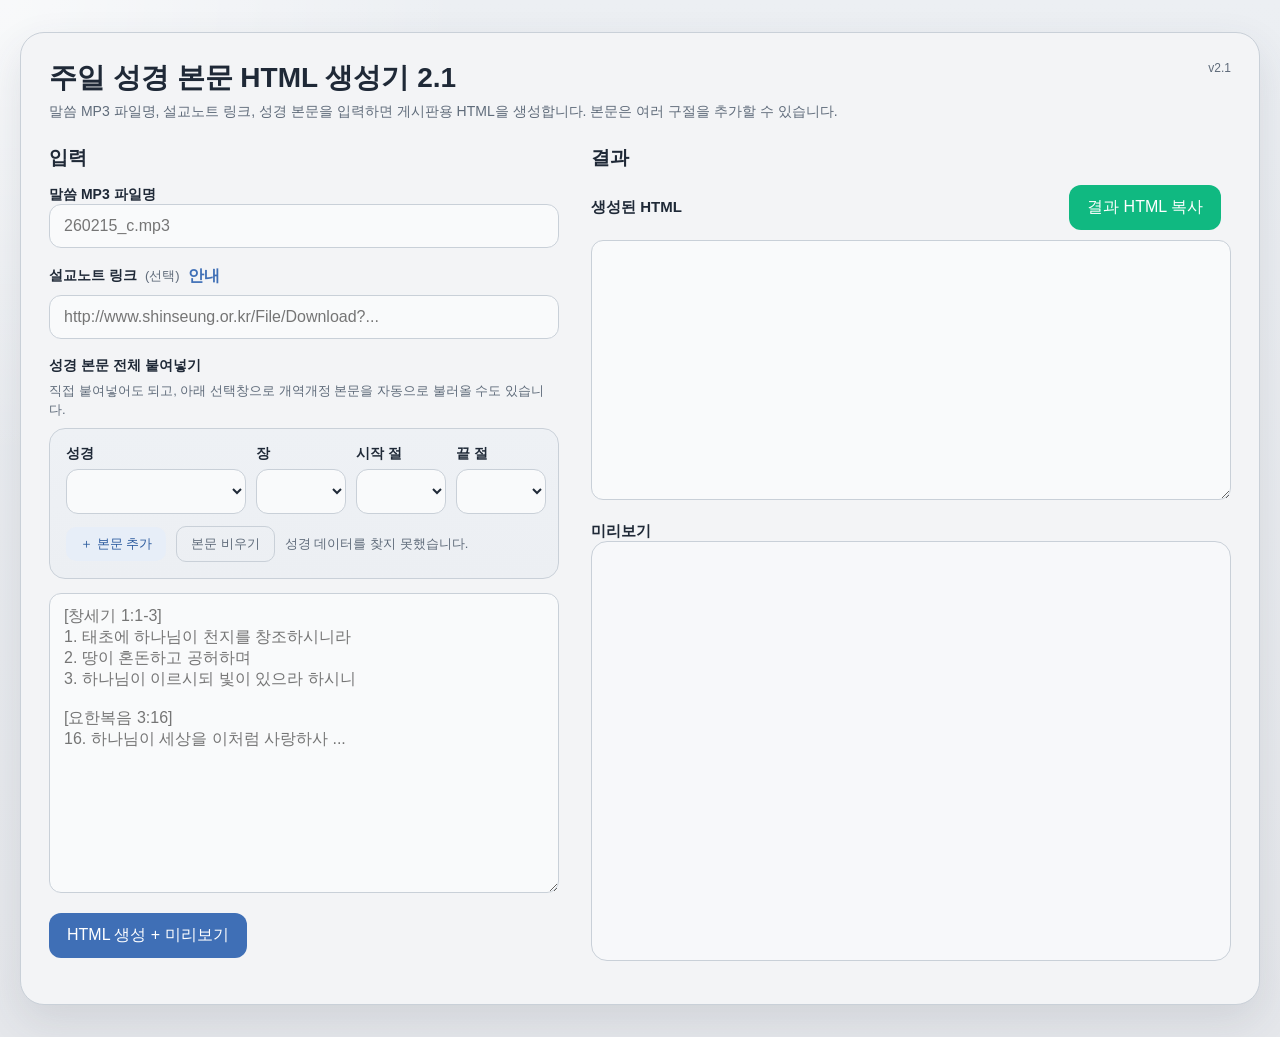
==== index.html @ 78c14e91 "v2.1 여러 성경 본문 추가 지원 - 본문 추가/비우기 버튼으로 여러 구절을 textarea에 누적 - [책 장:절] 헤더 포맷으로 passage 파싱 - 각 본문을 분리된 카드" ====
<!DOCTYPE html>
<html lang="ko">
<head>
<meta charset="UTF-8">
<meta name="viewport" content="width=device-width, initial-scale=1.0">
<title>주일 성경 본문 HTML 생성기 2.1</title>
<link rel="stylesheet" href="index.css">
</head>

<body>
<div class="container">
    <main class="app-card">
        <header class="app-header">
            <div>
                <h1 class="app-title">주일 성경 본문 HTML 생성기 2.1</h1>
                <p class="app-description">말씀 MP3 파일명, 설교노트 링크, 성경 본문을 입력하면 게시판용 HTML을 생성합니다. 본문은 여러 구절을 추가할 수 있습니다.</p>
            </div>
            <div class="version">v2.1</div>
        </header>

        <div class="workspace">
            <section class="section section-input" aria-labelledby="inputSectionTitle">
                <h2 id="inputSectionTitle" class="section-title">입력</h2>

                <div class="field">
                    <label class="field-label" for="mp3">말씀 MP3 파일명</label>
                    <input id="mp3" placeholder="260215_c.mp3">
                </div>

                <div class="field">
                    <div class="field-header">
                        <label class="field-label" for="lesson">설교노트 링크</label>
                        <span class="field-help">(선택)</span>
                        <div class="tooltip-wrap" id="tooltipWrap">
                            <button type="button" id="infoBtn" class="tooltip-trigger">안내</button>
                            <div id="helpBox" class="tooltip-box">
                                <strong>설교노트 링크 복사 방법</strong><br>
                                1. 다운로드 버튼을 클릭합니다.<br>
                                2. <strong>링크 주소 복사</strong>를 선택합니다.<br>
                                <img src="guide.png" alt="설교노트 링크 복사 안내">
                            </div>
                        </div>
                    </div>
                    <input id="lesson" placeholder="http://www.shinseung.or.kr/File/Download?...">
                </div>

                <div class="field field-bible">
                    <div class="field-header field-header-column">
                        <label class="field-label" for="bible">성경 본문 전체 붙여넣기</label>
                        <p class="field-help-text">직접 붙여넣어도 되고, 아래 선택창으로 개역개정 본문을 자동으로 불러올 수도 있습니다.</p>
                    </div>

                    <div class="bible-picker">
                        <div class="picker-grid">
                            <div class="picker-item picker-item-book">
                                <label class="picker-label" for="bookSelect">성경</label>
                                <select id="bookSelect"></select>
                            </div>

                            <div class="picker-item">
                                <label class="picker-label" for="chapterSelect">장</label>
                                <select id="chapterSelect"></select>
                            </div>

                            <div class="picker-item">
                                <label class="picker-label" for="verseStartSelect">시작 절</label>
                                <select id="verseStartSelect"></select>
                            </div>

                            <div class="picker-item">
                                <label class="picker-label" for="verseEndSelect">끝 절</label>
                                <select id="verseEndSelect"></select>
                            </div>
                        </div>

                        <div class="picker-actions">
                            <button type="button" id="addPassageBtn" class="button button-secondary button-small">＋ 본문 추가</button>
                            <button type="button" id="clearPassageBtn" class="button button-ghost button-small">본문 비우기</button>
                            <span id="bibleStatus" class="helper-message" aria-live="polite"></span>
                        </div>
                    </div>

                    <textarea id="bible" placeholder="[창세기 1:1-3]
1. 태초에 하나님이 천지를 창조하시니라
2. 땅이 혼돈하고 공허하며
3. 하나님이 이르시되 빛이 있으라 하시니

[요한복음 3:16]
16. 하나님이 세상을 이처럼 사랑하사 ..."></textarea>

                    <div class="actions actions-generate">
                        <button type="button" id="generateBtn" class="button button-primary">HTML 생성 + 미리보기</button>
                    </div>
                </div>
            </section>

            <section class="section section-result" aria-labelledby="resultSectionTitle">
                <h2 id="resultSectionTitle" class="section-title">결과</h2>

                <div class="result-stack">
                    <section aria-labelledby="outputSectionTitle">
                        <div class="subsection-header">
                            <h3 id="outputSectionTitle" class="subsection-title">생성된 HTML</h3>
                            <div class="actions actions-copy">
                                <button type="button" id="copyBtn" class="button button-success">결과 HTML 복사</button>
                                <span id="copyMsg" class="copy-msg" aria-live="polite"></span>
                            </div>
                        </div>
                        <textarea id="output" class="output-area"></textarea>
                    </section>

                    <section aria-labelledby="previewSectionTitle">
                        <h3 id="previewSectionTitle" class="subsection-title">미리보기</h3>
                        <div id="preview" class="panel preview-area"></div>
                    </section>
                </div>
            </section>
        </div>
    </main>
</div>

<script src="bible_data.js"></script>
<script src="index.js"></script>
</body>
</html>
---- index.css ----
:root{
    --page-bg:#e5e7eb;
    --card-bg:#f3f4f6;
    --surface:#eceff3;
    --border:#c9d0d8;
    --text:#1f2937;
    --muted:#5f6b7a;
    --primary:#3f6fb6;
    --primary-dark:#315992;
    --success:#10b981;
    --success-dark:#0d966b;
    --secondary:#e7eef8;
    --secondary-text:#2d5c9f;
    --notice-bg:#fff3cd;
    --notice-border:#ffeeba;
    --notice-text:#856404;
    --shadow:0 10px 30px rgba(15, 23, 42, 0.08);
}

*{
    box-sizing:border-box;
}

body{
    margin:0;
    padding:32px 20px;
    font-family:Arial, sans-serif;
    color:var(--text);
    background:
        radial-gradient(circle at top left, rgba(255,255,255,0.65), transparent 28%),
        linear-gradient(180deg, #eceff3 0%, var(--page-bg) 100%);
}

.container{
    max-width:1320px;
    margin:0 auto;
}

.app-card{
    background:var(--card-bg);
    border:1px solid var(--border);
    border-radius:24px;
    box-shadow:0 16px 40px rgba(55, 65, 81, 0.12);
    padding:28px;
}

.app-header{
    display:flex;
    justify-content:space-between;
    align-items:flex-start;
    gap:16px;
    margin-bottom:24px;
}

.app-title{
    margin:0;
    font-size:28px;
    line-height:1.2;
}

.app-description{
    margin:8px 0 0;
    color:var(--muted);
    font-size:14px;
}

.version{
    font-size:12px;
    color:var(--muted);
    white-space:nowrap;
}

.workspace{
    display:grid;
    grid-template-columns:minmax(460px, 560px) minmax(640px, 1fr);
    gap:32px;
    align-items:start;
}

.section{
    margin-bottom:0;
}

.section-input{
    position:sticky;
    top:24px;
}

.section-title{
    margin:0 0 14px;
    font-size:19px;
}

.subsection-title{
    margin:0;
    font-size:15px;
}

.subsection-header{
    display:flex;
    justify-content:space-between;
    align-items:center;
    gap:16px;
    margin-bottom:10px;
}

.result-stack{
    display:grid;
    gap:18px;
}

.field{
    margin-bottom:18px;
}

.field-header{
    display:flex;
    align-items:center;
    gap:8px;
    margin-bottom:8px;
}

.field-header-column{
    align-items:flex-start;
    flex-direction:column;
    gap:6px;
}

.field-label,
.picker-label{
    font-size:14px;
    font-weight:bold;
}

.field-help{
    font-size:13px;
    color:var(--muted);
}

.field-help-text{
    margin:0;
    font-size:13px;
    color:var(--muted);
    line-height:1.5;
}

input,
textarea,
select{
    width:100%;
    padding:12px 14px;
    border:1px solid var(--border);
    border-radius:12px;
    background:#f9fafb;
    color:var(--text);
    font:inherit;
}

input:focus,
textarea:focus,
select:focus{
    outline:none;
    border-color:var(--primary);
    box-shadow:0 0 0 3px rgba(63, 111, 182, 0.15);
}

textarea{
    min-height:220px;
    resize:vertical;
}

.field-bible textarea{
    min-height:300px;
}

.bible-picker{
    margin-bottom:14px;
    padding:16px;
    border:1px solid var(--border);
    border-radius:16px;
    background:linear-gradient(180deg, #eef1f5 0%, var(--surface) 100%);
}

.picker-grid{
    display:grid;
    grid-template-columns:minmax(180px, 2fr) repeat(3, minmax(90px, 1fr));
    gap:10px;
}

.picker-item{
    display:flex;
    flex-direction:column;
    gap:6px;
}

.picker-actions{
    display:flex;
    align-items:center;
    flex-wrap:wrap;
    gap:10px;
    margin-top:12px;
}

.helper-message{
    font-size:13px;
    color:var(--muted);
}

.actions{
    display:flex;
    align-items:center;
    flex-wrap:wrap;
    gap:10px;
}

.actions-generate{
    margin-top:16px;
}

.actions-copy{
    justify-content:flex-end;
}

.button{
    padding:12px 18px;
    border:none;
    border-radius:12px;
    font-weight:bold;
    font:inherit;
    cursor:pointer;
    transition:background 0.15s ease, transform 0.15s ease;
}

.button:hover{
    transform:translateY(-1px);
}

.button-primary{
    background:var(--primary);
    color:#fff;
}

.button-primary:hover{
    background:var(--primary-dark);
}

.button-secondary{
    background:var(--secondary);
    color:var(--secondary-text);
}

.button-secondary:hover{
    background:#dbe6f5;
}

.button-success{
    background:var(--success);
    color:#fff;
}

.button-success:hover{
    background:var(--success-dark);
}

.button-ghost{
    background:transparent;
    color:var(--muted);
    border:1px solid var(--border);
}

.button-ghost:hover{
    background:#f1f4f9;
    color:var(--text);
}

.button-small{
    padding:8px 14px;
    font-size:13px;
    border-radius:10px;
}

.copy-msg{
    min-height:20px;
    font-size:13px;
    color:var(--success);
    white-space:nowrap;
}

.panel{
    background:#f7f8fa;
    border:1px solid var(--border);
    border-radius:16px;
    padding:16px;
}

.output-area{
    min-height:260px;
}

.preview-area{
    min-height:420px;
    overflow:auto;
}

.preview-notice{
    margin-bottom:10px;
    padding:10px;
    background:var(--notice-bg);
    color:var(--notice-text);
    border:1px solid var(--notice-border);
    border-radius:8px;
    font-size:13px;
    line-height:1.6;
}

.tooltip-wrap{
    position:relative;
    display:inline-block;
}

.tooltip-trigger{
    padding:0;
    border:none;
    background:none;
    color:var(--primary);
    font:inherit;
    font-weight:bold;
    cursor:pointer;
}

.tooltip-box{
    display:none;
    position:absolute;
    top:32px;
    left:0;
    width:320px;
    padding:12px;
    border-radius:12px;
    background:#fff;
    box-shadow:0 8px 20px rgba(0,0,0,0.2);
    z-index:10;
    font-size:13px;
    line-height:1.6;
    opacity:0;
    transition:opacity 0.15s ease;
}

.tooltip-box::before{
    content:"";
    position:absolute;
    top:-8px;
    left:20px;
    border-width:8px;
    border-style:solid;
    border-color:transparent transparent #fff transparent;
}

.tooltip-wrap.hover-active .tooltip-box,
.tooltip-box.active{
    display:block;
    opacity:1;
}

.tooltip-box img{
    width:100%;
    margin-top:8px;
    border-radius:8px;
}

@media (max-width:1040px){
    .workspace{
        grid-template-columns:1fr;
    }

    .section-input{
        position:static;
    }

    .subsection-header{
        flex-direction:column;
        align-items:flex-start;
    }

    .actions-copy{
        justify-content:flex-start;
    }
}

@media (max-width:720px){
    body{
        padding:20px 14px;
    }

    .app-card{
        padding:20px;
    }

    .app-header{
        flex-direction:column;
    }

    .app-title{
        font-size:24px;
    }

    .picker-grid{
        grid-template-columns:1fr 1fr;
    }

    .picker-item-book{
        grid-column:1 / -1;
    }

    .tooltip-box{
        width:280px;
    }
}
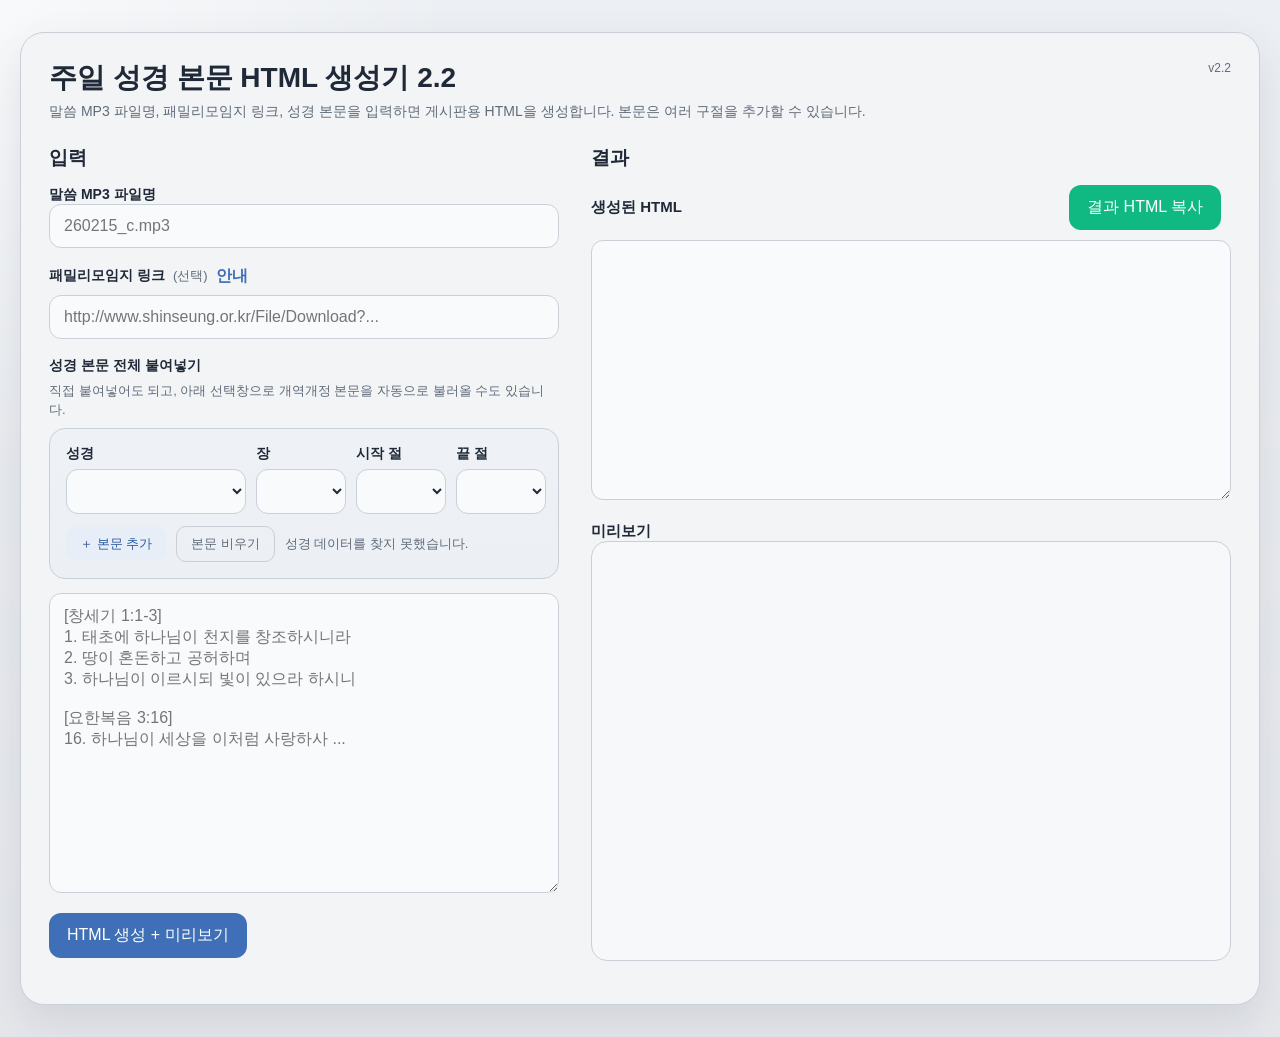
==== commit b5406f37: "Bump to v2.2 and normalize family meeting URLs" ====
--- a/index.html
+++ b/index.html
@@ -3,7 +3,7 @@
 <head>
 <meta charset="UTF-8">
 <meta name="viewport" content="width=device-width, initial-scale=1.0">
-<title>주일 성경 본문 HTML 생성기 2.1</title>
+<title>주일 성경 본문 HTML 생성기 2.2</title>
 <link rel="stylesheet" href="index.css">
 </head>
 
@@ -12,10 +12,10 @@
     <main class="app-card">
         <header class="app-header">
             <div>
-                <h1 class="app-title">주일 성경 본문 HTML 생성기 2.1</h1>
-                <p class="app-description">말씀 MP3 파일명, 설교노트 링크, 성경 본문을 입력하면 게시판용 HTML을 생성합니다. 본문은 여러 구절을 추가할 수 있습니다.</p>
+                <h1 class="app-title">주일 성경 본문 HTML 생성기 2.2</h1>
+                <p class="app-description">말씀 MP3 파일명, 패밀리모임지 링크, 성경 본문을 입력하면 게시판용 HTML을 생성합니다. 본문은 여러 구절을 추가할 수 있습니다.</p>
             </div>
-            <div class="version">v2.1</div>
+            <div class="version">v2.2</div>
         </header>
 
         <div class="workspace">
@@ -29,19 +29,20 @@
 
                 <div class="field">
                     <div class="field-header">
-                        <label class="field-label" for="lesson">설교노트 링크</label>
+                        <label class="field-label" for="lesson">패밀리모임지 링크</label>
                         <span class="field-help">(선택)</span>
                         <div class="tooltip-wrap" id="tooltipWrap">
                             <button type="button" id="infoBtn" class="tooltip-trigger">안내</button>
                             <div id="helpBox" class="tooltip-box">
-                                <strong>설교노트 링크 복사 방법</strong><br>
+                                <strong>패밀리모임지 링크 복사 방법</strong><br>
                                 1. 다운로드 버튼을 클릭합니다.<br>
                                 2. <strong>링크 주소 복사</strong>를 선택합니다.<br>
-                                <img src="guide.png" alt="설교노트 링크 복사 안내">
+                                <img src="guide.png" alt="패밀리모임지 링크 복사 안내">
                             </div>
                         </div>
                     </div>
                     <input id="lesson" placeholder="http://www.shinseung.or.kr/File/Download?...">
+                    <p id="lessonNotice" class="field-notice" aria-live="polite"></p>
                 </div>
 
                 <div class="field field-bible">
--- a/index.css
+++ b/index.css
@@ -9,8 +9,13 @@
     --primary-dark:#315992;
     --success:#10b981;
     --success-dark:#0d966b;
+    --success-bg:#ecfdf5;
+    --success-border:#a7f3d0;
     --secondary:#e7eef8;
     --secondary-text:#2d5c9f;
+    --warning:#b45309;
+    --warning-bg:#fffbeb;
+    --warning-border:#fcd34d;
     --notice-bg:#fff3cd;
     --notice-border:#ffeeba;
     --notice-text:#856404;
@@ -142,6 +147,32 @@
     font-size:13px;
     color:var(--muted);
     line-height:1.5;
+}
+
+.field-notice{
+    display:none;
+    margin:8px 0 0;
+    padding:8px 10px;
+    border:1px solid transparent;
+    border-radius:10px;
+    font-size:13px;
+    line-height:1.5;
+}
+
+.field-notice.is-visible{
+    display:block;
+}
+
+.field-notice-success{
+    color:var(--success-dark);
+    background:var(--success-bg);
+    border-color:var(--success-border);
+}
+
+.field-notice-warning{
+    color:var(--warning);
+    background:var(--warning-bg);
+    border-color:var(--warning-border);
 }
 
 input,
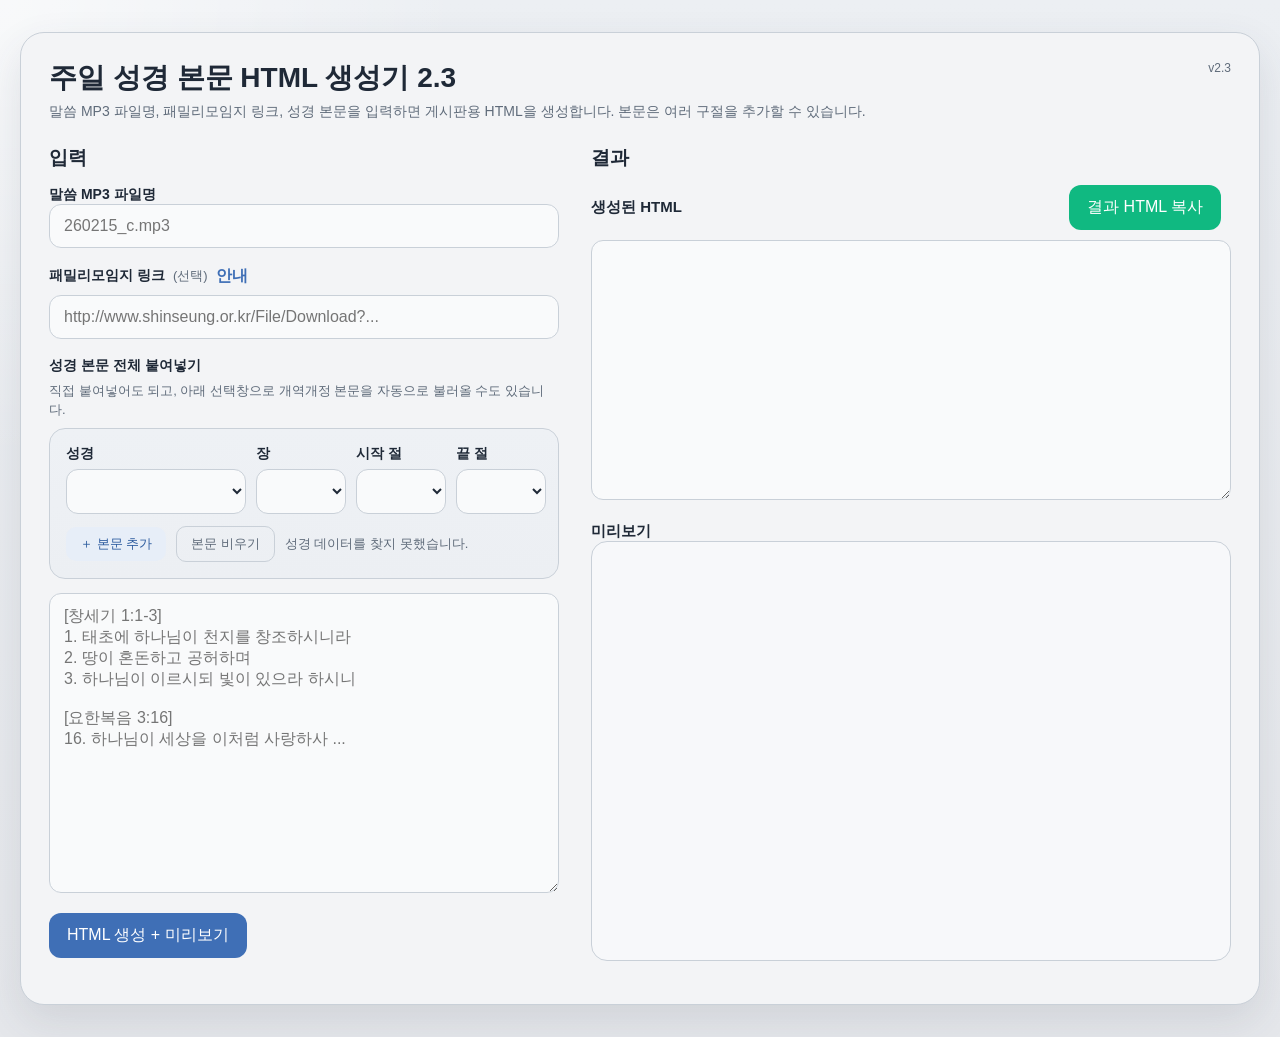
==== commit 8d3b747b: "v2.3로 버전업 picker 동작 변경, "내용 없음" 표시, 데이터 보정 반영.  Co-Authored-By: Claude Opus 4.7 (1M context) <norepl" ====
--- a/index.html
+++ b/index.html
@@ -3,7 +3,7 @@
 <head>
 <meta charset="UTF-8">
 <meta name="viewport" content="width=device-width, initial-scale=1.0">
-<title>주일 성경 본문 HTML 생성기 2.2</title>
+<title>주일 성경 본문 HTML 생성기 2.3</title>
 <link rel="stylesheet" href="index.css">
 </head>
 
@@ -12,10 +12,10 @@
     <main class="app-card">
         <header class="app-header">
             <div>
-                <h1 class="app-title">주일 성경 본문 HTML 생성기 2.2</h1>
+                <h1 class="app-title">주일 성경 본문 HTML 생성기 2.3</h1>
                 <p class="app-description">말씀 MP3 파일명, 패밀리모임지 링크, 성경 본문을 입력하면 게시판용 HTML을 생성합니다. 본문은 여러 구절을 추가할 수 있습니다.</p>
             </div>
-            <div class="version">v2.2</div>
+            <div class="version">v2.3</div>
         </header>
 
         <div class="workspace">
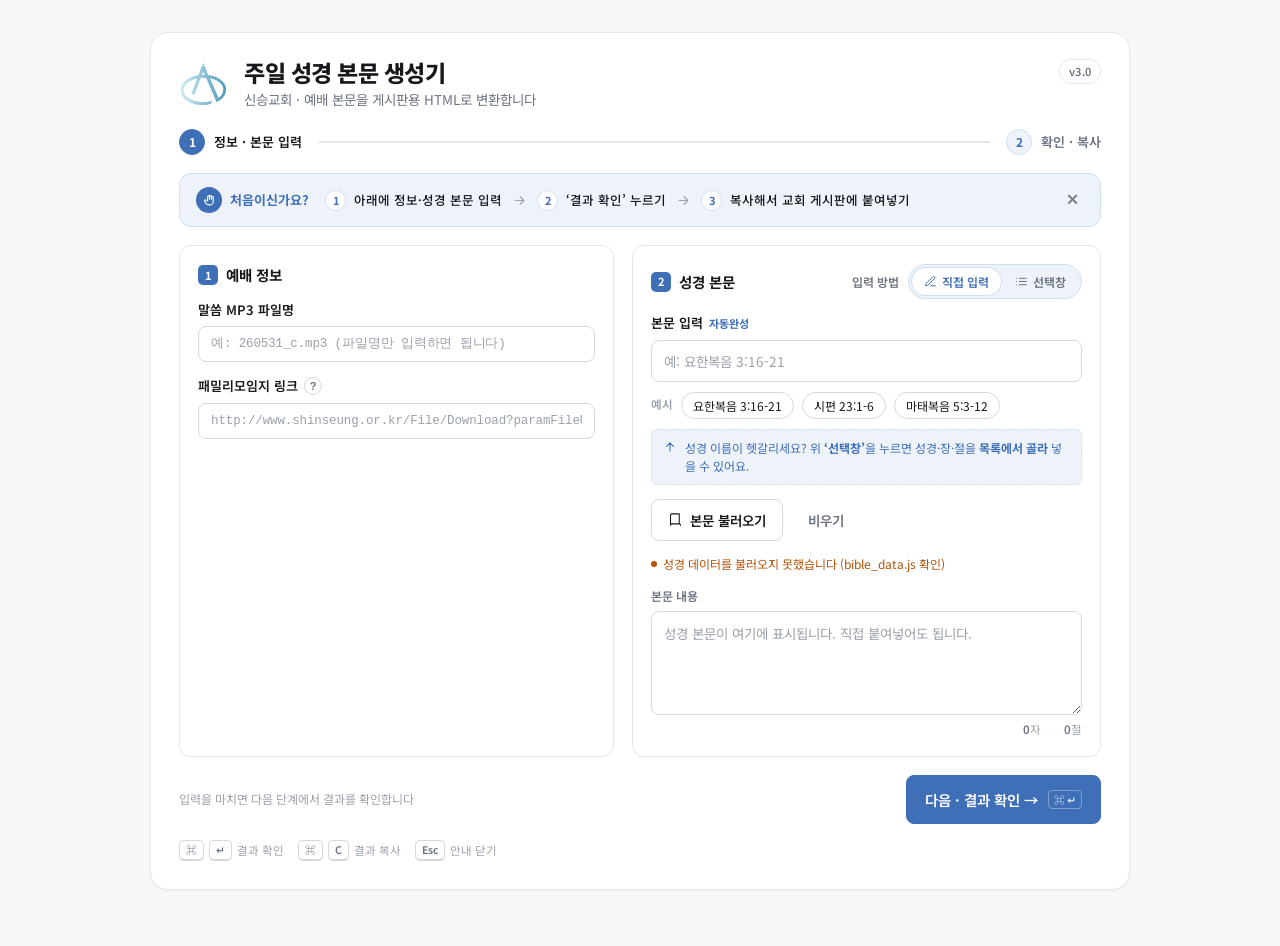
==== commit 3e03e446: "v3.0: 도구 UI 전면 재설계 + 입력방법 기억 (결과물 HTML 동일 유지) - 클로드 디자인 시안 적용: 스텝 플로우(① 정보·본문 입력 → ② 확인·복사),   처음 사용" ====
--- a/index.html
+++ b/index.html
@@ -1,123 +1,207 @@
 <!DOCTYPE html>
 <html lang="ko">
 <head>
-<meta charset="UTF-8">
-<meta name="viewport" content="width=device-width, initial-scale=1.0">
-<title>주일 성경 본문 HTML 생성기 2.3</title>
-<link rel="stylesheet" href="index.css">
+<meta charset="UTF-8"/>
+<meta name="viewport" content="width=device-width, initial-scale=1.0"/>
+<title>주일 성경 본문 생성기 · 신승교회</title>
+<link rel="preconnect" href="https://fonts.googleapis.com"/>
+<link rel="preconnect" href="https://fonts.gstatic.com" crossorigin/>
+<link href="https://fonts.googleapis.com/css2?family=Noto+Sans+KR:wght@400;500;600;700;800&display=swap" rel="stylesheet"/>
+<link rel="stylesheet" href="index.css"/>
 </head>
-
 <body>
-<div class="container">
-    <main class="app-card">
-        <header class="app-header">
-            <div>
-                <h1 class="app-title">주일 성경 본문 HTML 생성기 2.3</h1>
-                <p class="app-description">말씀 MP3 파일명, 패밀리모임지 링크, 성경 본문을 입력하면 게시판용 HTML을 생성합니다. 본문은 여러 구절을 추가할 수 있습니다.</p>
+<main class="app-card">
+
+  <!-- ── 헤더 ── -->
+  <header class="tool-header">
+    <div class="tool-logo"><img src="assets/logo.png" alt="신승교회"/></div>
+    <div class="tool-titles">
+      <h1 class="tool-title">주일 성경 본문 생성기</h1>
+      <p class="tool-sub">신승교회 · 예배 본문을 게시판용 HTML로 변환합니다</p>
+    </div>
+    <span class="tool-ver">v3.0</span>
+  </header>
+
+  <!-- ── 스텝 인디케이터 ── -->
+  <nav class="steps-ind" aria-label="진행 단계">
+    <div class="step-node is-on" id="stepNode1">
+      <span class="step-dot">1</span>
+      <span class="step-label">정보 · 본문 입력</span>
+    </div>
+    <div class="step-line" id="stepLine"></div>
+    <div class="step-node" id="stepNode2">
+      <span class="step-dot">2</span>
+      <span class="step-label">확인 · 복사</span>
+    </div>
+  </nav>
+
+  <!-- ── 처음 사용자 안내 배너 ── -->
+  <div class="guide-card" id="guideCard">
+    <span class="gc-q">
+      <span class="gc-ico">
+        <svg viewBox="0 0 24 24" fill="none" stroke="currentColor" stroke-width="1.8" stroke-linecap="round" stroke-linejoin="round"><path d="M9 11V6a1.5 1.5 0 0 1 3 0v4 M12 10V5a1.5 1.5 0 0 1 3 0v5 M15 10V7a1.5 1.5 0 0 1 3 0v6a6 6 0 0 1-6 6h-1a6 6 0 0 1-5.2-3l-1.6-3a1.5 1.5 0 0 1 2.5-1.6L9 13"/></svg>
+      </span>
+      처음이신가요?
+    </span>
+    <div class="guide-steps">
+      <span class="gs"><span class="n">1</span>아래에 정보·성경 본문 입력</span>
+      <span class="arr"><svg viewBox="0 0 24 24" fill="none" stroke="currentColor" stroke-width="1.8" stroke-linecap="round" stroke-linejoin="round"><path d="M5 12h14 M13 6l6 6-6 6"/></svg></span>
+      <span class="gs"><span class="n">2</span>‘결과 확인’ 누르기</span>
+      <span class="arr"><svg viewBox="0 0 24 24" fill="none" stroke="currentColor" stroke-width="1.8" stroke-linecap="round" stroke-linejoin="round"><path d="M5 12h14 M13 6l6 6-6 6"/></svg></span>
+      <span class="gs"><span class="n">3</span>복사해서 교회 게시판에 붙여넣기</span>
+    </div>
+    <button class="gc-x" id="guideClose" type="button" aria-label="안내 닫기">✕</button>
+  </div>
+
+  <!-- ════════ STEP 1 · 정보 · 본문 입력 ════════ -->
+  <section id="step1">
+    <div class="tool-grid">
+
+      <!-- 예배 정보 -->
+      <div class="panel">
+        <div class="panel-head"><span class="panel-num">1</span><h2 class="panel-title">예배 정보</h2></div>
+
+        <div class="field">
+          <label class="field-label" for="mp3">말씀 MP3 파일명</label>
+          <input class="input input-mono" id="mp3" type="text" placeholder="예: 260531_c.mp3 (파일명만 입력하면 됩니다)"/>
+        </div>
+
+        <div class="field">
+          <label class="field-label" for="lesson">
+            패밀리모임지 링크
+            <span class="tip-wrap" id="tooltipWrap">
+              <button class="tip-btn" id="infoBtn" type="button" aria-label="패밀리모임지 링크 도움말" aria-expanded="false">?</button>
+              <div class="tip-box" id="helpBox" role="tooltip">
+                <b>패밀리모임지 링크 복사 방법</b><br/>
+                1. 다운로드 버튼을 클릭합니다.<br/>
+                2. <b>링크 주소 복사</b>를 선택합니다. 붙여넣으면 게시판에서 바로 열리는 주소로 자동 변환됩니다.
+                <img src="assets/guide.png?v=1" alt="패밀리모임지 링크 안내"/>
+              </div>
+            </span>
+          </label>
+          <input class="input input-mono" id="lesson" type="text" placeholder="http://www.shinseung.or.kr/File/Download?paramFileU=..."/>
+          <div class="field-notice" id="lessonNotice" role="status" aria-live="polite"><span class="dot"></span><span class="notice-text"></span></div>
+        </div>
+      </div>
+
+      <!-- 성경 본문 -->
+      <div class="panel">
+        <div class="panel-head">
+          <span class="panel-num">2</span>
+          <h2 class="panel-title">성경 본문</h2>
+          <div class="panel-spacer"></div>
+          <div class="imethod">
+            <span class="im-label">입력 방법</span>
+            <div class="seg" id="modeSeg" role="tablist" aria-label="본문 입력 방법">
+              <button class="is-on" type="button" data-mode="direct" role="tab" aria-selected="true">
+                <span class="si"><svg viewBox="0 0 24 24" fill="none" stroke="currentColor" stroke-width="1.8" stroke-linecap="round" stroke-linejoin="round"><path d="M12 20h9 M16.5 3.5a2.1 2.1 0 0 1 3 3L7 19l-4 1 1-4z"/></svg></span>직접 입력
+              </button>
+              <button type="button" data-mode="select" role="tab" aria-selected="false">
+                <span class="si"><svg viewBox="0 0 24 24" fill="none" stroke="currentColor" stroke-width="1.8" stroke-linecap="round" stroke-linejoin="round"><path d="M8 6h13 M8 12h13 M8 18h13 M3 6h.01 M3 12h.01 M3 18h.01"/></svg></span>선택창
+              </button>
             </div>
-            <div class="version">v2.3</div>
-        </header>
-
-        <div class="workspace">
-            <section class="section section-input" aria-labelledby="inputSectionTitle">
-                <h2 id="inputSectionTitle" class="section-title">입력</h2>
-
-                <div class="field">
-                    <label class="field-label" for="mp3">말씀 MP3 파일명</label>
-                    <input id="mp3" placeholder="260215_c.mp3">
-                </div>
-
-                <div class="field">
-                    <div class="field-header">
-                        <label class="field-label" for="lesson">패밀리모임지 링크</label>
-                        <span class="field-help">(선택)</span>
-                        <div class="tooltip-wrap" id="tooltipWrap">
-                            <button type="button" id="infoBtn" class="tooltip-trigger">안내</button>
-                            <div id="helpBox" class="tooltip-box">
-                                <strong>패밀리모임지 링크 복사 방법</strong><br>
-                                1. 다운로드 버튼을 클릭합니다.<br>
-                                2. <strong>링크 주소 복사</strong>를 선택합니다.<br>
-                                <img src="guide.png" alt="패밀리모임지 링크 복사 안내">
-                            </div>
-                        </div>
-                    </div>
-                    <input id="lesson" placeholder="http://www.shinseung.or.kr/File/Download?...">
-                    <p id="lessonNotice" class="field-notice" aria-live="polite"></p>
-                </div>
-
-                <div class="field field-bible">
-                    <div class="field-header field-header-column">
-                        <label class="field-label" for="bible">성경 본문 전체 붙여넣기</label>
-                        <p class="field-help-text">직접 붙여넣어도 되고, 아래 선택창으로 개역개정 본문을 자동으로 불러올 수도 있습니다.</p>
-                    </div>
-
-                    <div class="bible-picker">
-                        <div class="picker-grid">
-                            <div class="picker-item picker-item-book">
-                                <label class="picker-label" for="bookSelect">성경</label>
-                                <select id="bookSelect"></select>
-                            </div>
-
-                            <div class="picker-item">
-                                <label class="picker-label" for="chapterSelect">장</label>
-                                <select id="chapterSelect"></select>
-                            </div>
-
-                            <div class="picker-item">
-                                <label class="picker-label" for="verseStartSelect">시작 절</label>
-                                <select id="verseStartSelect"></select>
-                            </div>
-
-                            <div class="picker-item">
-                                <label class="picker-label" for="verseEndSelect">끝 절</label>
-                                <select id="verseEndSelect"></select>
-                            </div>
-                        </div>
-
-                        <div class="picker-actions">
-                            <button type="button" id="addPassageBtn" class="button button-secondary button-small">＋ 본문 추가</button>
-                            <button type="button" id="clearPassageBtn" class="button button-ghost button-small">본문 비우기</button>
-                            <span id="bibleStatus" class="helper-message" aria-live="polite"></span>
-                        </div>
-                    </div>
-
-                    <textarea id="bible" placeholder="[창세기 1:1-3]
-1. 태초에 하나님이 천지를 창조하시니라
-2. 땅이 혼돈하고 공허하며
-3. 하나님이 이르시되 빛이 있으라 하시니
-
-[요한복음 3:16]
-16. 하나님이 세상을 이처럼 사랑하사 ..."></textarea>
-
-                    <div class="actions actions-generate">
-                        <button type="button" id="generateBtn" class="button button-primary">HTML 생성 + 미리보기</button>
-                    </div>
-                </div>
-            </section>
-
-            <section class="section section-result" aria-labelledby="resultSectionTitle">
-                <h2 id="resultSectionTitle" class="section-title">결과</h2>
-
-                <div class="result-stack">
-                    <section aria-labelledby="outputSectionTitle">
-                        <div class="subsection-header">
-                            <h3 id="outputSectionTitle" class="subsection-title">생성된 HTML</h3>
-                            <div class="actions actions-copy">
-                                <button type="button" id="copyBtn" class="button button-success">결과 HTML 복사</button>
-                                <span id="copyMsg" class="copy-msg" aria-live="polite"></span>
-                            </div>
-                        </div>
-                        <textarea id="output" class="output-area"></textarea>
-                    </section>
-
-                    <section aria-labelledby="previewSectionTitle">
-                        <h3 id="previewSectionTitle" class="subsection-title">미리보기</h3>
-                        <div id="preview" class="panel preview-area"></div>
-                    </section>
-                </div>
-            </section>
-        </div>
-    </main>
+          </div>
+        </div>
+
+        <!-- 직접 입력(자동완성) -->
+        <div id="directBlock">
+          <div class="field">
+            <label class="field-label" for="refInput">본문 입력 <span class="req">자동완성</span></label>
+            <div class="ac">
+              <input class="input" id="refInput" type="text" autocomplete="off" placeholder="예: 요한복음 3:16-21" aria-expanded="false" aria-controls="acMenu"/>
+              <div class="ac-menu" id="acMenu" role="listbox"></div>
+            </div>
+          </div>
+          <div class="ex-row" style="margin-top:10px">
+            <span class="ex-k">예시</span>
+            <button class="ex-chip" type="button">요한복음 3:16-21</button>
+            <button class="ex-chip" type="button">시편 23:1-6</button>
+            <button class="ex-chip" type="button">마태복음 5:3-12</button>
+          </div>
+          <div class="hint-callout" style="margin-top:10px">
+            <svg viewBox="0 0 24 24" fill="none" stroke="currentColor" stroke-width="1.8" stroke-linecap="round" stroke-linejoin="round"><path d="M12 19V5 M6 11l6-6 6 6"/></svg>
+            <span>성경 이름이 헷갈리세요? 위 <b>‘선택창’</b>을 누르면 성경·장·절을 <b>목록에서 골라</b> 넣을 수 있어요.</span>
+          </div>
+        </div>
+
+        <!-- 선택창(드롭다운) -->
+        <div id="selectBlock" hidden>
+          <div class="field">
+            <label class="field-label">성경 · 장 · 절을 골라주세요</label>
+            <div class="select-grid">
+              <div class="select-wrap"><span>성경</span><select class="select" id="bookSelect" aria-label="성경"></select></div>
+              <div class="select-wrap"><span>장</span><select class="select" id="chapterSelect" aria-label="장"></select></div>
+              <div class="select-wrap"><span>시작 절</span><select class="select" id="verseStartSelect" aria-label="시작 절"></select></div>
+              <div class="select-wrap"><span>끝 절</span><select class="select" id="verseEndSelect" aria-label="끝 절"></select></div>
+            </div>
+          </div>
+          <div class="hint-callout" style="margin-top:10px">
+            <svg viewBox="0 0 24 24" fill="none" stroke="currentColor" stroke-width="1.8" stroke-linecap="round" stroke-linejoin="round"><path d="M12 20h9 M16.5 3.5a2.1 2.1 0 0 1 3 3L7 19l-4 1 1-4z"/></svg>
+            <span>익숙해지면 <b>‘직접 입력’</b>으로 <b>요한복음 3:16-21</b>처럼 타이핑하는 게 더 빨라요.</span>
+          </div>
+        </div>
+
+        <div class="btn-row">
+          <button class="btn btn-secondary" id="addPassageBtn" type="button">
+            <svg viewBox="0 0 24 24" fill="none" stroke="currentColor" stroke-width="1.7" stroke-linecap="round" stroke-linejoin="round"><path d="M4 5a2 2 0 0 1 2-2h12v16H6a2 2 0 0 0-2 2zM18 19a2 2 0 0 1 2 2"/></svg>
+            본문 불러오기
+          </button>
+          <button class="btn btn-ghost" id="clearPassageBtn" type="button">비우기</button>
+        </div>
+        <div class="status-line" id="bibleStatus" role="status" aria-live="polite"></div>
+
+        <div class="ta-wrap">
+          <label class="field-label" for="bible" style="font-size:12px;color:var(--muted)">본문 내용</label>
+          <textarea class="textarea" id="bible" placeholder="성경 본문이 여기에 표시됩니다. 직접 붙여넣어도 됩니다."></textarea>
+          <div class="counter"><span><b id="charCount">0</b>자</span><span class="sep">·</span><span><b id="verseCount">0</b>절</span></div>
+        </div>
+      </div>
+    </div>
+
+    <div class="step-foot">
+      <span class="foot-hint">입력을 마치면 다음 단계에서 결과를 확인합니다</span>
+      <button class="btn btn-primary btn-lg" id="generateBtn" type="button">다음 · 결과 확인 →<span class="kbd">⌘ ↵</span></button>
+    </div>
+  </section>
+
+  <!-- ════════ STEP 2 · 확인 · 복사 ════════ -->
+  <section id="step2" hidden>
+    <div class="panel">
+      <div class="result-head">
+        <span class="panel-eyebrow">결과</span>
+        <h2 class="panel-title" style="margin-right:auto">생성된 HTML</h2>
+        <button class="btn btn-success" id="copyBtn" type="button">
+          <svg viewBox="0 0 24 24" fill="none" stroke="currentColor" stroke-width="1.7" stroke-linecap="round" stroke-linejoin="round"><rect x="9" y="9" width="11" height="11" rx="2"/><path d="M5 15V5a2 2 0 0 1 2-2h8"/></svg>
+          결과 HTML 복사
+        </button>
+      </div>
+      <textarea class="output" id="output" readonly aria-label="생성된 HTML"></textarea>
+      <span class="status-line" id="copyMsg" role="status" aria-live="polite"></span>
+
+      <div style="display:flex;align-items:center;gap:8px;margin-top:6px">
+        <span class="panel-eyebrow">미리보기</span>
+        <span style="font-size:11.5px;color:var(--faint)">게시판에 보일 모습</span>
+      </div>
+      <div class="preview" id="preview"></div>
+    </div>
+
+    <div class="step-foot">
+      <button class="btn btn-ghost" id="backBtn" type="button">← 다시 편집</button>
+      <span class="status-line is-ok"><span class="dot"></span>복사해서 교회 게시판에 붙여넣으세요</span>
+    </div>
+  </section>
+
+  <div class="hint-bar">
+    <span class="hk"><span class="key">⌘</span><span class="key">↵</span> 결과 확인</span>
+    <span class="hk"><span class="key">⌘</span><span class="key">C</span> 결과 복사</span>
+    <span class="hk"><span class="key">Esc</span> 안내 닫기</span>
+  </div>
+</main>
+
+<!-- 복사 토스트 -->
+<div class="toast" id="toast">
+  <span class="check"><svg viewBox="0 0 24 24" fill="none" stroke="currentColor" stroke-width="3" stroke-linecap="round" stroke-linejoin="round"><path d="M5 12l4 4 10-10"/></svg></span>
+  결과 HTML이 복사되었습니다
 </div>
 
 <script src="bible_data.js"></script>
--- a/index.css
+++ b/index.css
@@ -1,448 +1,289 @@
-:root{
-    --page-bg:#e5e7eb;
-    --card-bg:#f3f4f6;
-    --surface:#eceff3;
-    --border:#c9d0d8;
-    --text:#1f2937;
-    --muted:#5f6b7a;
-    --primary:#3f6fb6;
-    --primary-dark:#315992;
-    --success:#10b981;
-    --success-dark:#0d966b;
-    --success-bg:#ecfdf5;
-    --success-border:#a7f3d0;
-    --secondary:#e7eef8;
-    --secondary-text:#2d5c9f;
-    --warning:#b45309;
-    --warning-bg:#fffbeb;
-    --warning-border:#fcd34d;
-    --notice-bg:#fff3cd;
-    --notice-border:#ffeeba;
-    --notice-text:#856404;
-    --shadow:0 10px 30px rgba(15, 23, 42, 0.08);
-}
-
-*{
-    box-sizing:border-box;
-}
-
-body{
-    margin:0;
-    padding:32px 20px;
-    font-family:Arial, sans-serif;
-    color:var(--text);
-    background:
-        radial-gradient(circle at top left, rgba(255,255,255,0.65), transparent 28%),
-        linear-gradient(180deg, #eceff3 0%, var(--page-bg) 100%);
-}
-
-.container{
-    max-width:1320px;
-    margin:0 auto;
-}
-
-.app-card{
-    background:var(--card-bg);
-    border:1px solid var(--border);
-    border-radius:24px;
-    box-shadow:0 16px 40px rgba(55, 65, 81, 0.12);
-    padding:28px;
-}
-
-.app-header{
-    display:flex;
-    justify-content:space-between;
-    align-items:flex-start;
-    gap:16px;
-    margin-bottom:24px;
-}
-
-.app-title{
-    margin:0;
-    font-size:28px;
-    line-height:1.2;
-}
-
-.app-description{
-    margin:8px 0 0;
-    color:var(--muted);
-    font-size:14px;
-}
-
-.version{
-    font-size:12px;
-    color:var(--muted);
-    white-space:nowrap;
-}
-
-.workspace{
-    display:grid;
-    grid-template-columns:minmax(460px, 560px) minmax(640px, 1fr);
-    gap:32px;
-    align-items:start;
-}
-
-.section{
-    margin-bottom:0;
-}
-
-.section-input{
-    position:sticky;
-    top:24px;
-}
-
-.section-title{
-    margin:0 0 14px;
-    font-size:19px;
-}
-
-.subsection-title{
-    margin:0;
-    font-size:15px;
-}
-
-.subsection-header{
-    display:flex;
-    justify-content:space-between;
-    align-items:center;
-    gap:16px;
-    margin-bottom:10px;
-}
-
-.result-stack{
-    display:grid;
-    gap:18px;
-}
-
-.field{
-    margin-bottom:18px;
-}
-
-.field-header{
-    display:flex;
-    align-items:center;
-    gap:8px;
-    margin-bottom:8px;
-}
-
-.field-header-column{
-    align-items:flex-start;
-    flex-direction:column;
-    gap:6px;
-}
-
-.field-label,
-.picker-label{
-    font-size:14px;
-    font-weight:bold;
-}
-
-.field-help{
-    font-size:13px;
-    color:var(--muted);
-}
-
-.field-help-text{
-    margin:0;
-    font-size:13px;
-    color:var(--muted);
-    line-height:1.5;
-}
-
-.field-notice{
-    display:none;
-    margin:8px 0 0;
-    padding:8px 10px;
-    border:1px solid transparent;
-    border-radius:10px;
-    font-size:13px;
-    line-height:1.5;
-}
-
-.field-notice.is-visible{
-    display:block;
-}
-
-.field-notice-success{
-    color:var(--success-dark);
-    background:var(--success-bg);
-    border-color:var(--success-border);
-}
-
-.field-notice-warning{
-    color:var(--warning);
-    background:var(--warning-bg);
-    border-color:var(--warning-border);
-}
-
-input,
-textarea,
-select{
-    width:100%;
-    padding:12px 14px;
-    border:1px solid var(--border);
-    border-radius:12px;
-    background:#f9fafb;
-    color:var(--text);
-    font:inherit;
-}
-
-input:focus,
-textarea:focus,
-select:focus{
-    outline:none;
-    border-color:var(--primary);
-    box-shadow:0 0 0 3px rgba(63, 111, 182, 0.15);
-}
-
-textarea{
-    min-height:220px;
-    resize:vertical;
-}
-
-.field-bible textarea{
-    min-height:300px;
-}
-
-.bible-picker{
-    margin-bottom:14px;
-    padding:16px;
-    border:1px solid var(--border);
-    border-radius:16px;
-    background:linear-gradient(180deg, #eef1f5 0%, var(--surface) 100%);
-}
-
-.picker-grid{
-    display:grid;
-    grid-template-columns:minmax(180px, 2fr) repeat(3, minmax(90px, 1fr));
-    gap:10px;
-}
-
-.picker-item{
-    display:flex;
-    flex-direction:column;
-    gap:6px;
-}
-
-.picker-actions{
-    display:flex;
-    align-items:center;
-    flex-wrap:wrap;
-    gap:10px;
-    margin-top:12px;
-}
-
-.helper-message{
-    font-size:13px;
-    color:var(--muted);
-}
-
-.actions{
-    display:flex;
-    align-items:center;
-    flex-wrap:wrap;
-    gap:10px;
-}
-
-.actions-generate{
-    margin-top:16px;
-}
-
-.actions-copy{
-    justify-content:flex-end;
-}
-
-.button{
-    padding:12px 18px;
-    border:none;
-    border-radius:12px;
-    font-weight:bold;
-    font:inherit;
-    cursor:pointer;
-    transition:background 0.15s ease, transform 0.15s ease;
-}
-
-.button:hover{
-    transform:translateY(-1px);
-}
-
-.button-primary{
-    background:var(--primary);
-    color:#fff;
-}
-
-.button-primary:hover{
-    background:var(--primary-dark);
-}
-
-.button-secondary{
-    background:var(--secondary);
-    color:var(--secondary-text);
-}
-
-.button-secondary:hover{
-    background:#dbe6f5;
-}
-
-.button-success{
-    background:var(--success);
-    color:#fff;
-}
-
-.button-success:hover{
-    background:var(--success-dark);
-}
-
-.button-ghost{
-    background:transparent;
-    color:var(--muted);
-    border:1px solid var(--border);
-}
-
-.button-ghost:hover{
-    background:#f1f4f9;
-    color:var(--text);
-}
-
-.button-small{
-    padding:8px 14px;
-    font-size:13px;
-    border-radius:10px;
-}
-
-.copy-msg{
-    min-height:20px;
-    font-size:13px;
-    color:var(--success);
-    white-space:nowrap;
-}
-
-.panel{
-    background:#f7f8fa;
-    border:1px solid var(--border);
-    border-radius:16px;
-    padding:16px;
-}
-
-.output-area{
-    min-height:260px;
-}
-
-.preview-area{
-    min-height:420px;
-    overflow:auto;
-}
-
-.preview-notice{
-    margin-bottom:10px;
-    padding:10px;
-    background:var(--notice-bg);
-    color:var(--notice-text);
-    border:1px solid var(--notice-border);
-    border-radius:8px;
-    font-size:13px;
-    line-height:1.6;
-}
-
-.tooltip-wrap{
-    position:relative;
-    display:inline-block;
-}
-
-.tooltip-trigger{
-    padding:0;
-    border:none;
-    background:none;
-    color:var(--primary);
-    font:inherit;
-    font-weight:bold;
-    cursor:pointer;
-}
-
-.tooltip-box{
-    display:none;
-    position:absolute;
-    top:32px;
-    left:0;
-    width:320px;
-    padding:12px;
-    border-radius:12px;
-    background:#fff;
-    box-shadow:0 8px 20px rgba(0,0,0,0.2);
-    z-index:10;
-    font-size:13px;
-    line-height:1.6;
-    opacity:0;
-    transition:opacity 0.15s ease;
-}
-
-.tooltip-box::before{
-    content:"";
-    position:absolute;
-    top:-8px;
-    left:20px;
-    border-width:8px;
-    border-style:solid;
-    border-color:transparent transparent #fff transparent;
-}
-
-.tooltip-wrap.hover-active .tooltip-box,
-.tooltip-box.active{
-    display:block;
-    opacity:1;
-}
-
-.tooltip-box img{
-    width:100%;
-    margin-top:8px;
-    border-radius:8px;
-}
-
-@media (max-width:1040px){
-    .workspace{
-        grid-template-columns:1fr;
-    }
-
-    .section-input{
-        position:static;
-    }
-
-    .subsection-header{
-        flex-direction:column;
-        align-items:flex-start;
-    }
-
-    .actions-copy{
-        justify-content:flex-start;
-    }
-}
-
-@media (max-width:720px){
-    body{
-        padding:20px 14px;
-    }
-
-    .app-card{
-        padding:20px;
-    }
-
-    .app-header{
-        flex-direction:column;
-    }
-
-    .app-title{
-        font-size:24px;
-    }
-
-    .picker-grid{
-        grid-template-columns:1fr 1fr;
-    }
-
-    .picker-item-book{
-        grid-column:1 / -1;
-    }
-
-    .tooltip-box{
-        width:280px;
-    }
-}
+/* ============================================================
+   신승교회 · 주일 성경 본문 생성기 — 작업 화면 스타일 (index.css)
+   디자인 방향: A · 모던 미니멀 (무채색 + 회청색 포인트 1색)
+   레이아웃: L3 · 스텝 집중형 (① 정보·본문 입력 → ② 확인·복사)
+   ------------------------------------------------------------
+   JS(index.js)가 ID/클래스로 참조합니다. 클래스 토글 계약:
+   - #tooltipWrap.hover-active, #helpBox.active        → 툴팁 표시
+   - #lessonNotice.field-notice.is-visible
+        + .field-notice-success / .field-notice-warning → 링크 안내
+   - .preview-notice (JS가 미리보기 안내문으로 생성)
+   ============================================================ */
+
+:root {
+  --font: 'Noto Sans KR', system-ui, -apple-system, 'Apple SD Gothic Neo', sans-serif;
+  --mono: ui-monospace, 'SFMono-Regular', Menlo, monospace;
+
+  --page-bg: #f6f7f9;
+  --card-bg: #ffffff;
+  --ink: #17181b;
+  --muted: #6b7280;
+  --faint: #9aa1ab;
+  --line: #e6e7ea;
+
+  --field-bg: #ffffff;
+  --field-border: #d6d8dd;
+
+  --accent: #3f6fb6;
+  --accent-hover: #355f9d;
+  --accent-ink: #ffffff;
+  --accent-soft: #eef3fa;
+  --accent-line: #cfe0f1;
+
+  --success: #2f8f5b;
+  --success-soft: #e8f4ec;
+  --warn: #b45309;
+  --warn-soft: #fbf0e3;
+
+  --radius-card: 12px;
+  --radius-md: 8px;
+  --radius-sm: 6px;
+}
+
+* { box-sizing: border-box; }
+
+html, body { margin: 0; }
+body {
+  font-family: var(--font);
+  background: var(--page-bg);
+  color: var(--ink);
+  -webkit-font-smoothing: antialiased;
+  text-rendering: optimizeLegibility;
+  line-height: 1.5;
+  padding: 32px 20px 56px;
+}
+
+.app-card {
+  max-width: 980px;
+  margin: 0 auto;
+  background: var(--card-bg);
+  border: 1px solid var(--line);
+  border-radius: 18px;
+  box-shadow: 0 1px 2px rgba(20,24,33,.04);
+  padding: 26px 28px 28px;
+  position: relative;
+}
+
+/* ---------- 헤더 ---------- */
+.tool-header { display: flex; align-items: center; gap: 15px; margin-bottom: 20px; }
+.tool-logo { width: 50px; height: 50px; flex: none; display: grid; place-items: center; }
+.tool-logo img { width: 100%; height: 100%; object-fit: contain; }
+.tool-titles { display: flex; flex-direction: column; gap: 3px; min-width: 0; }
+.tool-title { font-size: 23px; font-weight: 800; letter-spacing: -.02em; line-height: 1.15; margin: 0; }
+.tool-sub { font-size: 13.5px; color: var(--muted); margin: 0; }
+.tool-ver {
+  margin-left: auto; align-self: flex-start;
+  font-size: 11px; font-weight: 600; color: var(--muted);
+  border: 1px solid var(--line); padding: 3px 9px; border-radius: 999px; letter-spacing: .02em;
+}
+
+/* ---------- 스텝 인디케이터 ---------- */
+.steps-ind { display: flex; align-items: center; margin: 0 0 18px; }
+.step-node { display: flex; align-items: center; gap: 9px; }
+.step-dot {
+  width: 26px; height: 26px; border-radius: 50%; flex: none;
+  display: grid; place-items: center; font-size: 12px; font-weight: 700;
+  background: var(--accent-soft); color: var(--accent); border: 1.5px solid var(--accent-line);
+}
+.step-node.is-on .step-dot { background: var(--accent); color: var(--accent-ink); border-color: var(--accent); }
+.step-node.is-done .step-dot { background: var(--success); color: #fff; border-color: var(--success); }
+.step-dot svg { width: 15px; height: 15px; }
+.step-label { font-size: 13px; font-weight: 600; color: var(--muted); white-space: nowrap; }
+.step-node.is-on .step-label { color: var(--ink); }
+.step-line { flex: 1; height: 2px; background: var(--line); margin: 0 16px; border-radius: 2px; min-width: 40px; }
+.step-line.is-done { background: var(--accent); }
+
+/* ---------- 처음 사용자 안내 배너 ---------- */
+.guide-card {
+  display: flex; align-items: center; gap: 16px;
+  background: var(--accent-soft); border: 1px solid var(--accent-line);
+  border-radius: var(--radius-card); padding: 13px 16px; margin-bottom: 18px;
+}
+.guide-card .gc-q { font-size: 13px; font-weight: 700; color: var(--accent); white-space: nowrap; display: flex; align-items: center; gap: 8px; }
+.guide-card .gc-ico { width: 26px; height: 26px; border-radius: 50%; flex: none; background: var(--accent); color: var(--accent-ink); display: grid; place-items: center; }
+.guide-card .gc-ico svg { width: 15px; height: 15px; }
+.guide-steps { display: flex; align-items: center; gap: 10px; flex: 1; flex-wrap: wrap; }
+.guide-steps .gs { display: flex; align-items: center; gap: 8px; font-size: 12.5px; font-weight: 500; color: var(--ink); }
+.guide-steps .gs .n { width: 21px; height: 21px; border-radius: 50%; flex: none; background: var(--card-bg); border: 1px solid var(--accent-line); color: var(--accent); font-size: 11px; font-weight: 700; display: grid; place-items: center; }
+.guide-steps .arr { color: var(--faint); display: flex; }
+.guide-steps .arr svg { width: 15px; height: 15px; }
+.gc-x { flex: none; width: 24px; height: 24px; border-radius: 7px; border: none; background: transparent; color: var(--muted); cursor: pointer; display: grid; place-items: center; font-size: 14px; line-height: 1; }
+.gc-x:hover { background: rgba(0,0,0,.06); color: var(--ink); }
+
+/* ---------- 2단 그리드 ---------- */
+.tool-grid { display: grid; grid-template-columns: minmax(0,1fr) minmax(0,1.08fr); gap: 18px; }
+@media (max-width: 760px) { .tool-grid { grid-template-columns: 1fr; } }
+
+.panel {
+  background: var(--card-bg); border: 1px solid var(--line);
+  border-radius: var(--radius-card); padding: 18px;
+  display: flex; flex-direction: column; gap: 14px;
+}
+.panel-head { display: flex; align-items: center; gap: 8px; }
+.panel-num { width: 20px; height: 20px; flex: none; display: grid; place-items: center; font-size: 11px; font-weight: 700; color: var(--accent-ink); background: var(--accent); border-radius: 5px; }
+.panel-title { font-size: 14.5px; font-weight: 700; margin: 0; }
+.panel-spacer { flex: 1; }
+.panel-eyebrow { font-size: 11px; font-weight: 700; letter-spacing: .08em; color: var(--accent); text-transform: uppercase; }
+
+/* ---------- 필드 ---------- */
+.field { display: flex; flex-direction: column; gap: 7px; }
+.field-label { font-size: 13px; font-weight: 600; color: var(--ink); display: flex; align-items: center; gap: 6px; }
+.field-label .req { color: var(--accent); font-size: 11px; font-weight: 700; }
+
+.input, .textarea, select.select {
+  font-family: var(--font); font-size: 13.5px; color: var(--ink);
+  background: var(--field-bg); border: 1px solid var(--field-border);
+  border-radius: var(--radius-md); padding: 10px 12px; width: 100%;
+  transition: border-color .14s, box-shadow .14s; outline: none;
+}
+.input::placeholder, .textarea::placeholder { color: var(--faint); }
+.input:focus, .textarea:focus, select.select:focus {
+  border-color: var(--accent);
+  box-shadow: 0 0 0 3px color-mix(in srgb, var(--accent) 16%, transparent);
+}
+.input-mono { font-family: var(--mono); font-size: 12.5px; letter-spacing: -.01em; }
+.textarea { resize: vertical; line-height: 1.65; min-height: 104px; }
+
+/* ---------- 안내 메시지 (lessonNotice / bibleStatus) ---------- */
+.field-notice {
+  font-size: 12px; color: var(--muted); display: none; align-items: center; gap: 6px;
+  padding: 7px 10px; border-radius: var(--radius-sm);
+  background: var(--accent-soft); border: 1px solid var(--accent-line); line-height: 1.4;
+}
+.field-notice.is-visible { display: flex; }
+.field-notice .dot { width: 6px; height: 6px; border-radius: 50%; background: currentColor; flex: none; }
+.field-notice-success { color: var(--success); background: var(--success-soft); border-color: color-mix(in srgb, var(--success) 26%, transparent); }
+.field-notice-warning { color: var(--warn); background: var(--warn-soft); border-color: color-mix(in srgb, var(--warn) 26%, transparent); }
+
+.status-line { font-size: 12px; color: var(--muted); display: flex; align-items: center; gap: 6px; min-height: 17px; }
+.status-line.is-ok { color: var(--success); }
+.status-line.is-warn { color: var(--warn); }
+.status-line .dot { width: 6px; height: 6px; border-radius: 50%; background: currentColor; flex: none; }
+
+/* ---------- 툴팁 ---------- */
+.tip-wrap { position: relative; display: inline-flex; }
+.tip-btn { width: 18px; height: 18px; border-radius: 50%; border: 1px solid var(--field-border); background: var(--field-bg); color: var(--muted); font-size: 11px; font-weight: 700; cursor: pointer; display: grid; place-items: center; line-height: 1; padding: 0; }
+.tip-btn:hover, .tip-wrap.hover-active .tip-btn { border-color: var(--accent); color: var(--accent); }
+.tip-box {
+  position: absolute; top: calc(100% + 8px); left: -8px; width: 290px;
+  background: var(--card-bg); border: 1px solid var(--line); border-radius: var(--radius-md);
+  box-shadow: 0 14px 34px -12px rgba(20,24,33,.34); padding: 12px;
+  font-size: 12px; color: var(--muted); line-height: 1.55; z-index: 30; display: none;
+}
+.tip-box.active { display: block; }
+.tip-wrap.hover-active .tip-box { display: block; }
+.tip-box img { width: 100%; border-radius: var(--radius-sm); border: 1px solid var(--line); margin-top: 8px; display: block; }
+.tip-box b { color: var(--ink); }
+
+/* ---------- 입력 방법 토글 ---------- */
+.imethod { display: flex; align-items: center; gap: 9px; }
+.imethod .im-label { font-size: 12px; color: var(--muted); font-weight: 600; white-space: nowrap; }
+.seg { display: inline-flex; background: var(--accent-soft); border: 1px solid var(--accent-line); border-radius: 999px; padding: 3px; gap: 2px; }
+.seg button { font-family: var(--font); font-size: 12px; font-weight: 600; color: var(--muted); background: transparent; border: none; border-radius: 999px; padding: 5px 12px; cursor: pointer; transition: background .14s, color .14s; display: inline-flex; align-items: center; }
+.seg button.is-on { background: var(--card-bg); color: var(--accent); box-shadow: 0 0 0 1px var(--accent-line); }
+.seg button .si { display: inline-flex; vertical-align: -2px; margin-right: 5px; }
+.seg button .si svg { width: 13px; height: 13px; }
+
+/* ---------- 자동완성 ---------- */
+.ac { position: relative; }
+.ac-menu {
+  position: absolute; top: calc(100% + 6px); left: 0; right: 0;
+  background: var(--card-bg); border: 1px solid var(--line); border-radius: var(--radius-md);
+  box-shadow: 0 16px 38px -14px rgba(20,24,33,.34); padding: 5px; z-index: 25;
+  max-height: 230px; overflow: auto; display: none;
+}
+.ac-menu.is-open { display: block; }
+.ac-hint { font-size: 11.5px; color: var(--faint); padding: 6px 10px 4px; }
+.ac-item { display: flex; align-items: center; gap: 9px; padding: 8px 10px; border-radius: var(--radius-sm); font-size: 13px; cursor: pointer; color: var(--ink); }
+.ac-item:hover, .ac-item.is-active { background: var(--accent-soft); }
+.ac-tag { font-size: 10.5px; font-weight: 700; color: var(--accent); background: var(--accent-soft); border: 1px solid var(--accent-line); border-radius: 5px; padding: 1px 6px; flex: none; }
+.ac-item:hover .ac-tag, .ac-item.is-active .ac-tag { background: var(--card-bg); }
+.ac-name { font-weight: 500; }
+.ac-name mark { background: color-mix(in srgb, var(--accent) 22%, transparent); color: inherit; border-radius: 3px; padding: 0 1px; }
+
+/* ---------- 예시 칩 ---------- */
+.ex-row { display: flex; align-items: center; gap: 8px; flex-wrap: wrap; }
+.ex-row .ex-k { font-size: 11.5px; color: var(--faint); font-weight: 600; }
+.ex-chip { font-family: var(--font); font-size: 12px; color: var(--ink); background: var(--field-bg); border: 1px solid var(--field-border); border-radius: 999px; padding: 4px 11px; cursor: pointer; transition: border-color .12s, color .12s, background .12s; }
+.ex-chip:hover { border-color: var(--accent); color: var(--accent); background: var(--accent-soft); }
+
+/* ---------- 선택창 ---------- */
+.select-grid { display: grid; grid-template-columns: 1.4fr 1fr 1fr 1fr; gap: 8px; }
+.select-wrap { display: flex; flex-direction: column; gap: 4px; }
+.select-wrap > span { font-size: 11px; color: var(--faint); padding-left: 2px; }
+select.select {
+  appearance: none; -webkit-appearance: none; padding-right: 28px; cursor: pointer;
+  background-image: url("data:image/svg+xml,%3Csvg xmlns='http://www.w3.org/2000/svg' width='10' height='6' viewBox='0 0 10 6'%3E%3Cpath d='M1 1l4 4 4-4' stroke='%238a93a0' stroke-width='1.6' fill='none' stroke-linecap='round' stroke-linejoin='round'/%3E%3C/svg%3E");
+  background-repeat: no-repeat; background-position: right 11px center;
+}
+
+/* ---------- 화살표 힌트 콜아웃 ---------- */
+.hint-callout { display: flex; align-items: flex-start; gap: 8px; font-size: 12px; color: var(--accent); line-height: 1.5; background: var(--accent-soft); border: 1px dashed var(--accent-line); border-radius: var(--radius-sm); padding: 9px 11px; }
+.hint-callout svg { width: 14px; height: 14px; flex: none; margin-top: 1px; }
+.hint-callout b { font-weight: 700; }
+
+/* ---------- 버튼 ---------- */
+.btn {
+  font-family: var(--font); font-size: 13.5px; font-weight: 600; border-radius: var(--radius-md);
+  padding: 10px 16px; cursor: pointer; border: 1px solid transparent;
+  display: inline-flex; align-items: center; justify-content: center; gap: 7px;
+  transition: transform .08s, background .14s, border-color .14s, color .14s; white-space: nowrap; user-select: none;
+}
+.btn:active { transform: translateY(1px); }
+.btn svg { width: 15px; height: 15px; }
+.btn-primary { background: var(--accent); color: var(--accent-ink); border-color: var(--accent); }
+.btn-primary:hover { background: var(--accent-hover); border-color: var(--accent-hover); }
+.btn-secondary { background: var(--card-bg); color: var(--ink); border-color: var(--field-border); }
+.btn-secondary:hover { border-color: var(--accent); color: var(--accent); background: var(--accent-soft); }
+.btn-success { background: var(--success); color: #fff; border-color: var(--success); }
+.btn-success:hover { background: color-mix(in srgb, var(--success) 88%, #000); }
+.btn-ghost { background: transparent; color: var(--muted); border-color: transparent; }
+.btn-ghost:hover { background: color-mix(in srgb, var(--muted) 12%, transparent); color: var(--ink); }
+.btn-lg { padding: 13px 18px; font-size: 14.5px; }
+.btn-row { display: flex; gap: 8px; flex-wrap: wrap; align-items: center; }
+.btn .kbd { font-size: 10.5px; font-weight: 600; opacity: .85; border: 1px solid color-mix(in srgb, currentColor 40%, transparent); border-radius: 4px; padding: 1px 5px; margin-left: 2px; }
+
+/* ---------- textarea + 카운터 ---------- */
+.ta-wrap { position: relative; display: flex; flex-direction: column; gap: 6px; }
+.counter { display: flex; align-items: center; justify-content: flex-end; gap: 10px; font-size: 11.5px; color: var(--faint); }
+.counter b { color: var(--muted); font-weight: 600; }
+.counter .sep { color: var(--line); }
+
+/* ---------- 스텝 푸터 ---------- */
+.step-foot { display: flex; align-items: center; justify-content: space-between; gap: 12px; margin-top: 18px; flex-wrap: wrap; }
+.step-foot .foot-hint { font-size: 12px; color: var(--faint); }
+
+/* ---------- 결과(스텝 2) ---------- */
+.result-head { display: flex; align-items: center; gap: 8px; margin-bottom: 4px; }
+.output {
+  font-family: var(--mono); font-size: 11.5px; line-height: 1.6; color: var(--muted);
+  background: #f4f6f9; border: 1px solid var(--field-border); border-radius: var(--radius-md);
+  padding: 11px 12px; width: 100%; min-height: 132px; resize: vertical; outline: none; white-space: pre; overflow: auto;
+}
+.preview { background: var(--card-bg); border: 1px solid var(--line); border-radius: var(--radius-md); padding: 16px; min-height: 180px; }
+.preview-empty { min-height: 150px; display: flex; flex-direction: column; align-items: center; justify-content: center; gap: 10px; text-align: center; color: var(--faint); padding: 20px; }
+.preview-empty .pe-ico { width: 40px; height: 40px; border-radius: 12px; display: grid; place-items: center; background: var(--accent-soft); border: 1px solid var(--accent-line); color: var(--accent); }
+.preview-empty .pe-title { font-size: 13px; font-weight: 600; color: var(--muted); }
+.preview-empty .pe-sub { font-size: 12px; line-height: 1.55; max-width: 240px; }
+.preview-notice { font-size: 12px; color: var(--warn); background: var(--warn-soft); border: 1px solid color-mix(in srgb, var(--warn) 24%, transparent); border-radius: var(--radius-sm); padding: 8px 11px; margin-bottom: 10px; }
+
+/* 미리보기 내부 렌더(게시판에 보일 모습) */
+.pv-doc { font-family: var(--font); color: #222; }
+.pv-doc .pv-meta { font-size: 12px; color: #5a6472; border-left: 3px solid var(--accent); padding: 2px 0 2px 10px; margin-bottom: 12px; line-height: 1.7; }
+.pv-doc .pv-meta a { color: var(--accent); text-decoration: none; }
+.pv-doc .pv-ref { font-size: 16px; font-weight: 800; color: #1f2937; margin: 0 0 8px; }
+.pv-doc .pv-body { font-size: 13.5px; line-height: 1.95; color: #2c3340; }
+.pv-doc .pv-body p { margin: 0 0 7px; }
+.pv-doc .pv-body .vn { font-size: 10.5px; font-weight: 700; color: var(--accent); vertical-align: 2px; margin-right: 3px; }
+
+/* ---------- 복사 토스트 ---------- */
+.toast { position: fixed; left: 50%; bottom: 28px; transform: translateX(-50%) translateY(12px); background: var(--ink); color: #fff; font-size: 12.5px; font-weight: 600; padding: 9px 15px; border-radius: 999px; display: flex; align-items: center; gap: 8px; box-shadow: 0 12px 30px -8px rgba(20,24,33,.45); opacity: 0; pointer-events: none; transition: opacity .2s, transform .2s; z-index: 60; }
+.toast.is-show { opacity: 1; transform: translateX(-50%) translateY(0); }
+.toast .check { width: 16px; height: 16px; border-radius: 50%; background: var(--success); color: #fff; display: grid; place-items: center; flex: none; }
+.toast .check svg { width: 11px; height: 11px; }
+
+/* ---------- 유틸 ---------- */
+[hidden] { display: none !important; }
+.hint-bar { display: flex; align-items: center; gap: 14px; font-size: 11.5px; color: var(--faint); flex-wrap: wrap; margin-top: 16px; }
+.hint-bar .hk { display: inline-flex; align-items: center; gap: 5px; }
+.hint-bar .key { font-size: 10.5px; font-weight: 600; color: var(--muted); background: var(--field-bg); border: 1px solid var(--field-border); border-bottom-width: 2px; border-radius: 5px; padding: 1px 6px; }
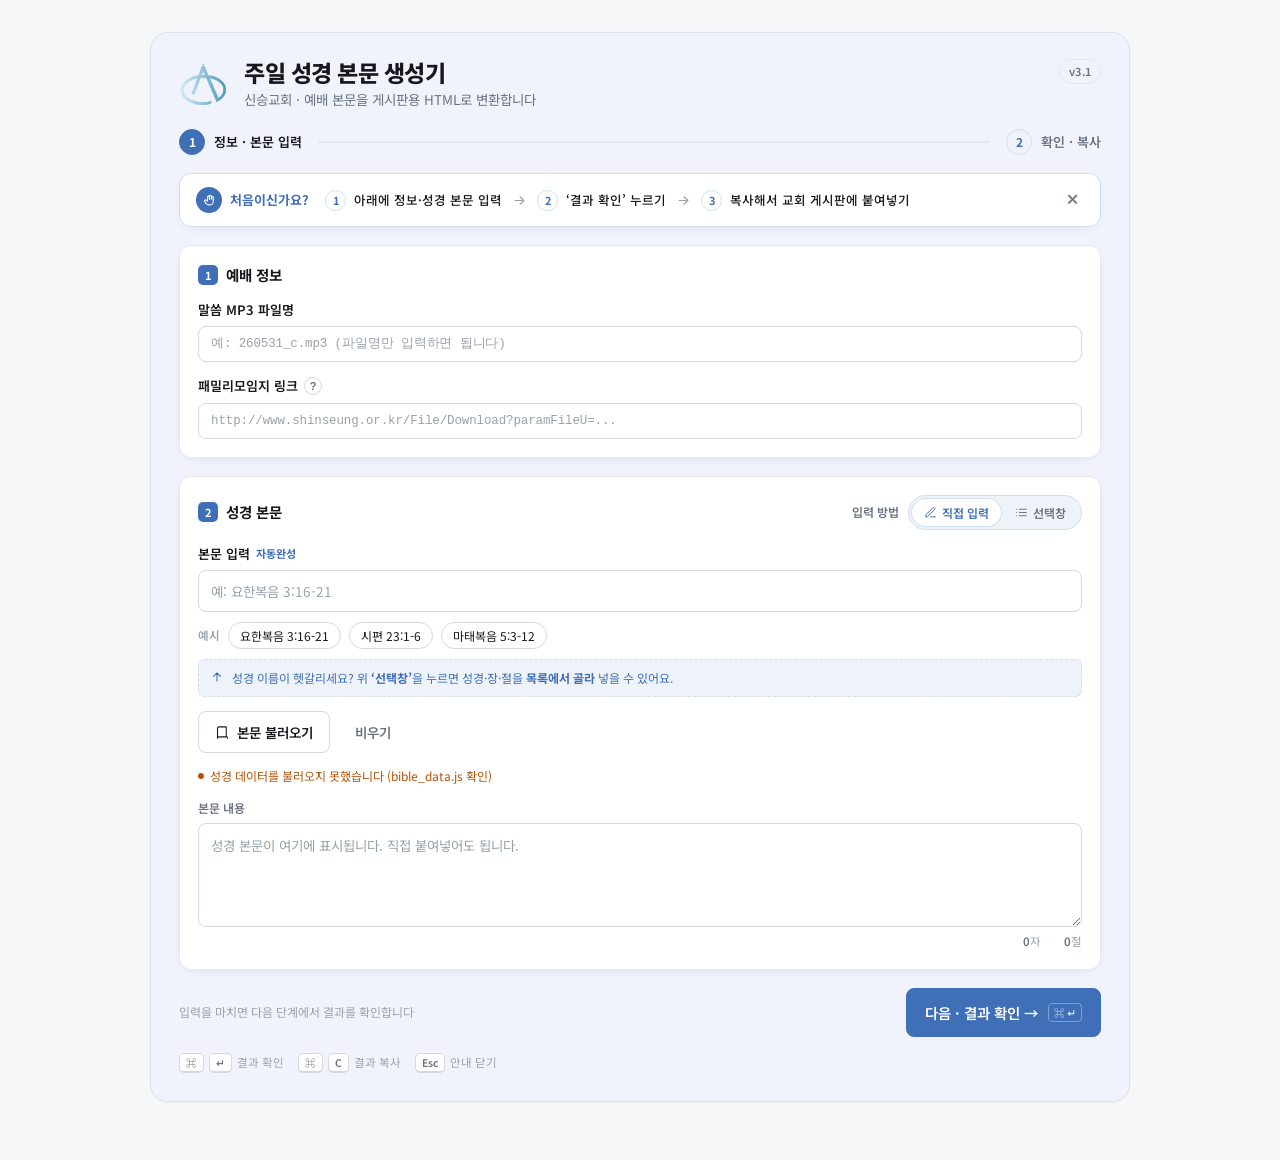
==== commit 7d060504: "v3.1: 레이아웃 세로 스택 + 흰 카드 / 파스텔 면 디자인 정리 - 예배 정보·성경 본문 패널을 좌우 2단 → 세로 스택(① 위 → ② 아래) - 흰색 카드 + 바깥 파스텔 " ====
--- a/index.html
+++ b/index.html
@@ -19,7 +19,7 @@
       <h1 class="tool-title">주일 성경 본문 생성기</h1>
       <p class="tool-sub">신승교회 · 예배 본문을 게시판용 HTML로 변환합니다</p>
     </div>
-    <span class="tool-ver">v3.0</span>
+    <span class="tool-ver">v3.1</span>
   </header>
 
   <!-- ── 스텝 인디케이터 ── -->
--- a/index.css
+++ b/index.css
@@ -56,8 +56,8 @@
 .app-card {
   max-width: 980px;
   margin: 0 auto;
-  background: var(--card-bg);
-  border: 1px solid var(--line);
+  background: #f0f3fc;                  /* 파스텔 블루 면 — 흰색 카드를 담는 바깥 배경 (연한 톤) */
+  border: 1px solid #dbe3f2;
   border-radius: 18px;
   box-shadow: 0 1px 2px rgba(20,24,33,.04);
   padding: 26px 28px 28px;
@@ -96,8 +96,9 @@
 /* ---------- 처음 사용자 안내 배너 ---------- */
 .guide-card {
   display: flex; align-items: center; gap: 16px;
-  background: var(--accent-soft); border: 1px solid var(--accent-line);
+  background: #ffffff; border: 1px solid var(--accent-line);
   border-radius: var(--radius-card); padding: 13px 16px; margin-bottom: 18px;
+  box-shadow: 0 3px 14px -6px rgba(20,24,33,.12);
 }
 .guide-card .gc-q { font-size: 13px; font-weight: 700; color: var(--accent); white-space: nowrap; display: flex; align-items: center; gap: 8px; }
 .guide-card .gc-ico { width: 26px; height: 26px; border-radius: 50%; flex: none; background: var(--accent); color: var(--accent-ink); display: grid; place-items: center; }
@@ -110,13 +111,14 @@
 .gc-x { flex: none; width: 24px; height: 24px; border-radius: 7px; border: none; background: transparent; color: var(--muted); cursor: pointer; display: grid; place-items: center; font-size: 14px; line-height: 1; }
 .gc-x:hover { background: rgba(0,0,0,.06); color: var(--ink); }
 
-/* ---------- 2단 그리드 ---------- */
-.tool-grid { display: grid; grid-template-columns: minmax(0,1fr) minmax(0,1.08fr); gap: 18px; }
-@media (max-width: 760px) { .tool-grid { grid-template-columns: 1fr; } }
+/* ---------- 세로 스택(① 예배 정보 → ② 성경 본문) ---------- */
+.tool-grid { display: grid; grid-template-columns: 1fr; gap: 18px; }
 
 .panel {
-  background: var(--card-bg); border: 1px solid var(--line);
+  background: #ffffff;                 /* 흰색 카드 (바깥 파스텔 면 위에서 떠 보이게) */
+  border: 1px solid var(--line);
   border-radius: var(--radius-card); padding: 18px;
+  box-shadow: 0 3px 14px -6px rgba(20,24,33,.12);
   display: flex; flex-direction: column; gap: 14px;
 }
 .panel-head { display: flex; align-items: center; gap: 8px; }
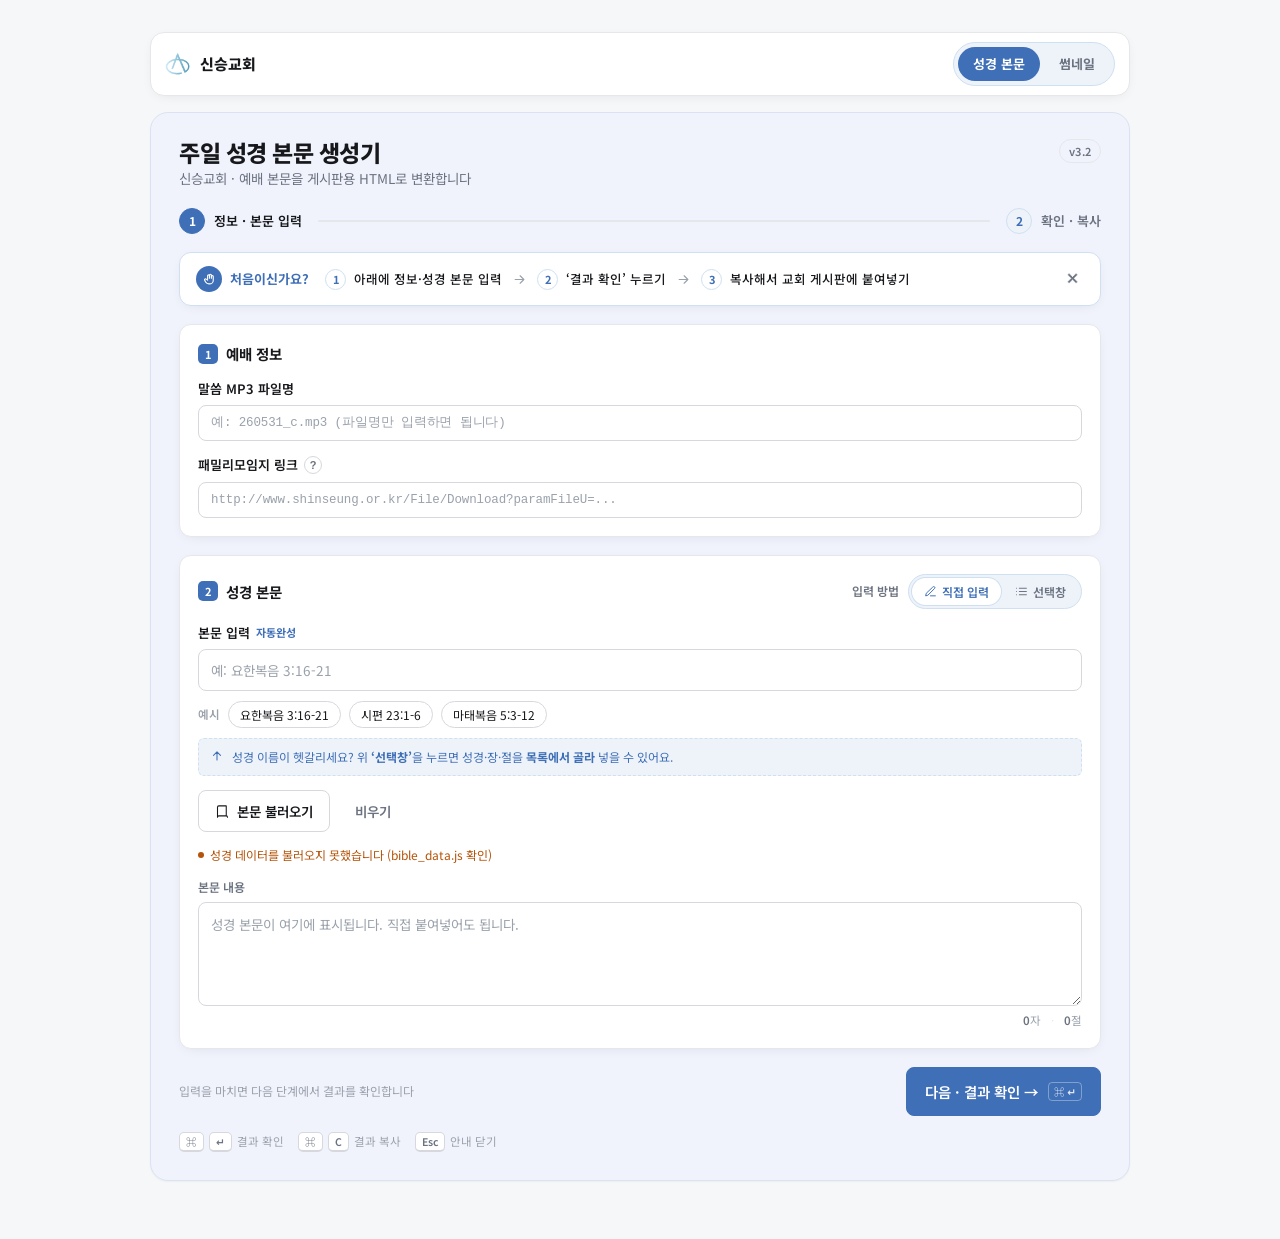
==== commit ce7e764f: "v3.2: 유튜브 썸네일 생성기 추가 + 공통 상단 탭 내비 / 디자인 통일 - 썸네일 생성기(thumbnail.html/css/js) 추가: 예배별 배경에 제목·본문·날짜를   " ====
--- a/index.html
+++ b/index.html
@@ -8,18 +8,27 @@
 <link rel="preconnect" href="https://fonts.gstatic.com" crossorigin/>
 <link href="https://fonts.googleapis.com/css2?family=Noto+Sans+KR:wght@400;500;600;700;800&display=swap" rel="stylesheet"/>
 <link rel="stylesheet" href="index.css"/>
+<link rel="stylesheet" href="nav.css"/>
 </head>
 <body>
+<nav class="site-nav" aria-label="도구 전환">
+  <div class="site-nav-inner">
+    <a class="site-brand" href="index.html"><img src="assets/logo.png" alt=""/><span>신승교회</span></a>
+    <div class="site-tabs">
+      <a class="site-tab is-active" href="index.html" aria-current="page">성경 본문</a>
+      <a class="site-tab" href="thumbnail.html">썸네일</a>
+    </div>
+  </div>
+</nav>
 <main class="app-card">
 
   <!-- ── 헤더 ── -->
   <header class="tool-header">
-    <div class="tool-logo"><img src="assets/logo.png" alt="신승교회"/></div>
     <div class="tool-titles">
       <h1 class="tool-title">주일 성경 본문 생성기</h1>
       <p class="tool-sub">신승교회 · 예배 본문을 게시판용 HTML로 변환합니다</p>
     </div>
-    <span class="tool-ver">v3.1</span>
+    <span class="tool-ver">v3.2</span>
   </header>
 
   <!-- ── 스텝 인디케이터 ── -->
--- a/index.css
+++ b/index.css
@@ -52,6 +52,8 @@
   line-height: 1.5;
   padding: 32px 20px 56px;
 }
+
+.site-nav { max-width: 980px; }
 
 .app-card {
   max-width: 980px;
--- a/nav.css
+++ b/nav.css
@@ -0,0 +1,58 @@
+/* ============================================================
+   공통 상단 내비 — 두 도구(성경 본문 / 썸네일) 전환
+   index.html, thumbnail.html이 함께 link 합니다.
+   색/토큰은 각 페이지 CSS(:root)에서 가져옵니다(없으면 fallback).
+   가로폭은 페이지별로 .site-nav에 지정(index=980 / thumbnail=1180).
+   ============================================================ */
+.site-nav {
+  margin: 0 auto 16px;
+  background: var(--card-bg, #fff);
+  border: 1px solid var(--line, #e6e7ea);
+  border-radius: 14px;
+  box-shadow: 0 3px 14px -6px rgba(20, 24, 33, .12);
+}
+.site-nav-inner {
+  display: flex;
+  align-items: center;
+  gap: 14px;
+  padding: 9px 14px;
+}
+.site-brand {
+  display: inline-flex;
+  align-items: center;
+  gap: 9px;
+  text-decoration: none;
+  color: var(--ink, #17181b);
+  font-weight: 800;
+  font-size: 15px;
+  letter-spacing: -.01em;
+  white-space: nowrap;
+}
+.site-brand img { width: 26px; height: 26px; object-fit: contain; flex: none; }
+
+.site-tabs {
+  margin-left: auto;
+  display: inline-flex;
+  gap: 4px;
+  background: var(--accent-soft, #eef3fa);
+  border: 1px solid var(--accent-line, #cfe0f1);
+  padding: 4px;
+  border-radius: 999px;
+}
+.site-tab {
+  text-decoration: none;
+  font-size: 13px;
+  font-weight: 700;
+  color: var(--muted, #6b7280);
+  padding: 7px 15px;
+  border-radius: 999px;
+  transition: background .14s, color .14s;
+  white-space: nowrap;
+}
+.site-tab:hover { color: var(--accent, #3f6fb6); }
+.site-tab.is-active { background: var(--accent, #3f6fb6); color: #fff; }
+
+@media (max-width: 560px) {
+  .site-brand span { display: none; }      /* 좁은 화면: 로고만, 탭 우선 */
+  .site-tab { padding: 7px 12px; }
+}
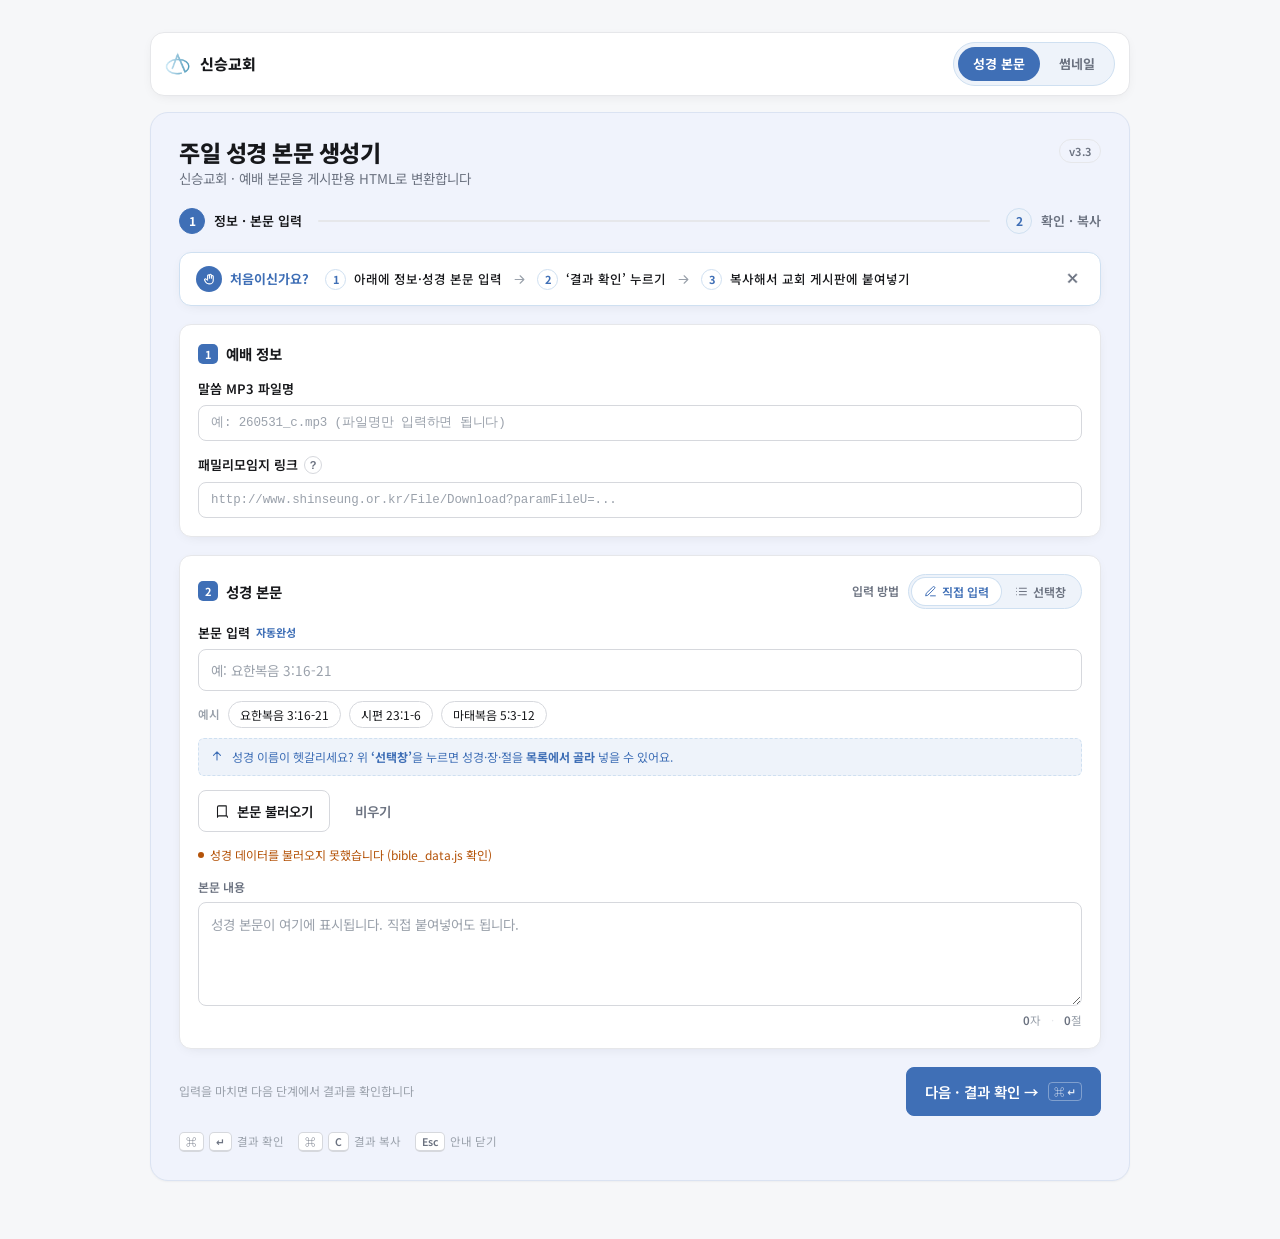
==== commit 140429bc: "v3.3: 썸네일 텍스트 baseline 정렬 보정" ====
--- a/index.html
+++ b/index.html
@@ -28,7 +28,7 @@
       <h1 class="tool-title">주일 성경 본문 생성기</h1>
       <p class="tool-sub">신승교회 · 예배 본문을 게시판용 HTML로 변환합니다</p>
     </div>
-    <span class="tool-ver">v3.2</span>
+    <span class="tool-ver">v3.3</span>
   </header>
 
   <!-- ── 스텝 인디케이터 ── -->
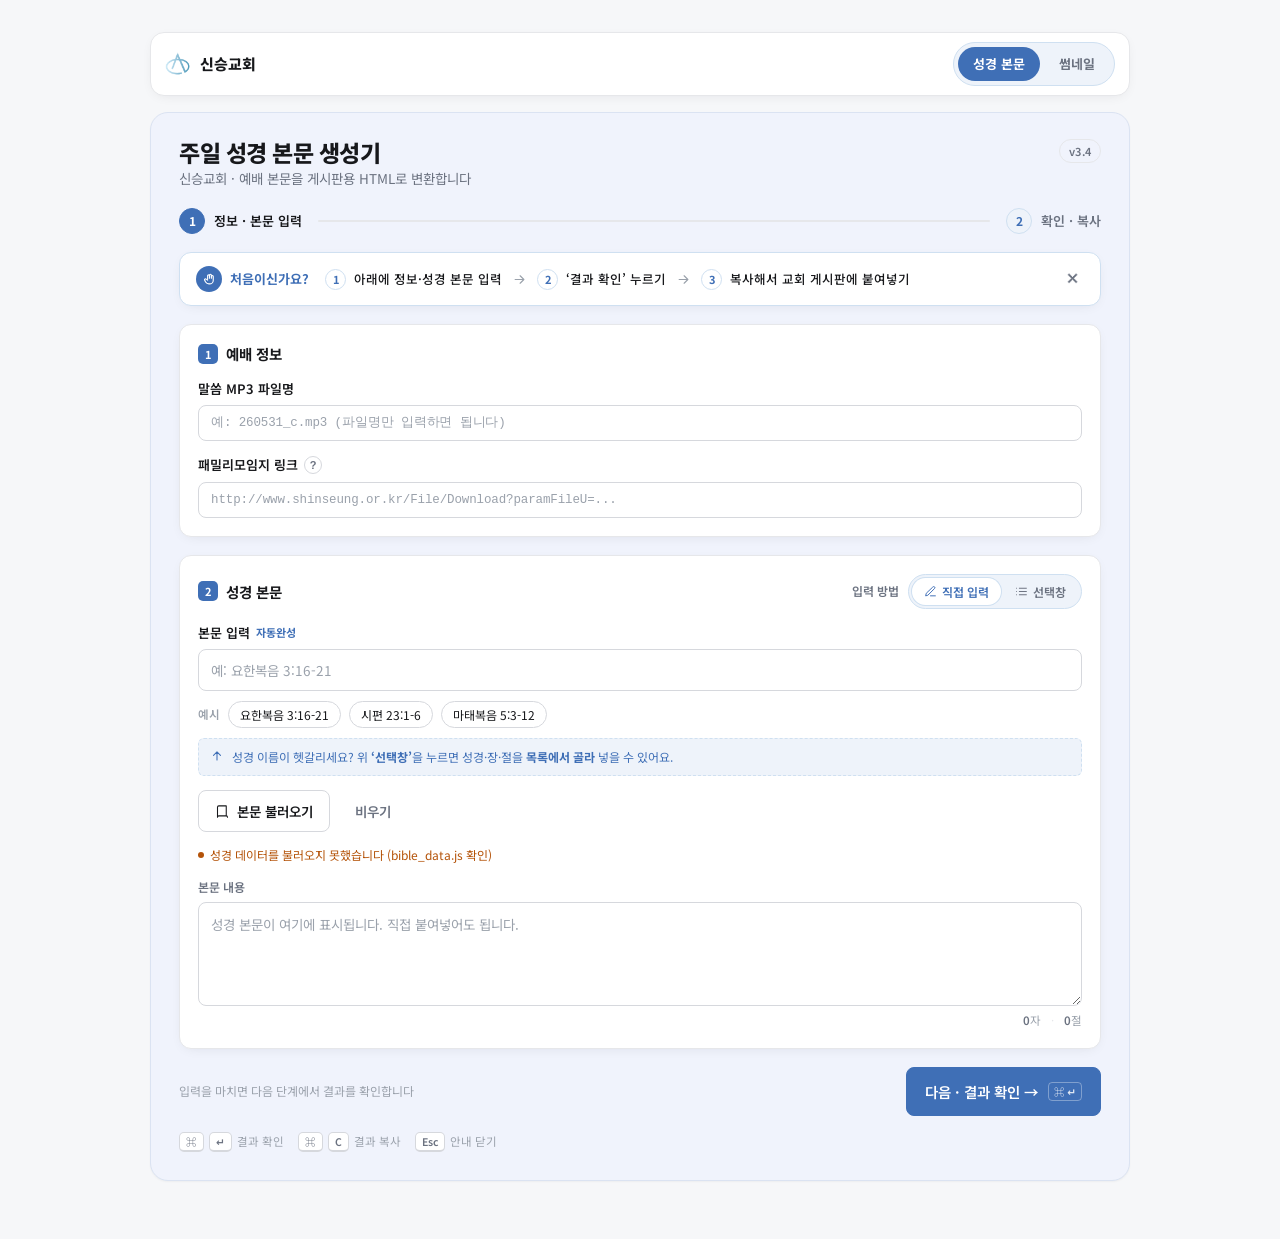
==== commit 0ae06932: "v3.4: MP3 확장자 소문자 통일" ====
--- a/index.html
+++ b/index.html
@@ -28,7 +28,7 @@
       <h1 class="tool-title">주일 성경 본문 생성기</h1>
       <p class="tool-sub">신승교회 · 예배 본문을 게시판용 HTML로 변환합니다</p>
     </div>
-    <span class="tool-ver">v3.3</span>
+    <span class="tool-ver">v3.4</span>
   </header>
 
   <!-- ── 스텝 인디케이터 ── -->
--- a/index.css
+++ b/index.css
@@ -7,7 +7,6 @@
    - #tooltipWrap.hover-active, #helpBox.active        → 툴팁 표시
    - #lessonNotice.field-notice.is-visible
         + .field-notice-success / .field-notice-warning → 링크 안내
-   - .preview-notice (JS가 미리보기 안내문으로 생성)
    ============================================================ */
 
 :root {
@@ -269,8 +268,6 @@
 .preview-empty .pe-ico { width: 40px; height: 40px; border-radius: 12px; display: grid; place-items: center; background: var(--accent-soft); border: 1px solid var(--accent-line); color: var(--accent); }
 .preview-empty .pe-title { font-size: 13px; font-weight: 600; color: var(--muted); }
 .preview-empty .pe-sub { font-size: 12px; line-height: 1.55; max-width: 240px; }
-.preview-notice { font-size: 12px; color: var(--warn); background: var(--warn-soft); border: 1px solid color-mix(in srgb, var(--warn) 24%, transparent); border-radius: var(--radius-sm); padding: 8px 11px; margin-bottom: 10px; }
-
 /* 미리보기 내부 렌더(게시판에 보일 모습) */
 .pv-doc { font-family: var(--font); color: #222; }
 .pv-doc .pv-meta { font-size: 12px; color: #5a6472; border-left: 3px solid var(--accent); padding: 2px 0 2px 10px; margin-bottom: 12px; line-height: 1.7; }
